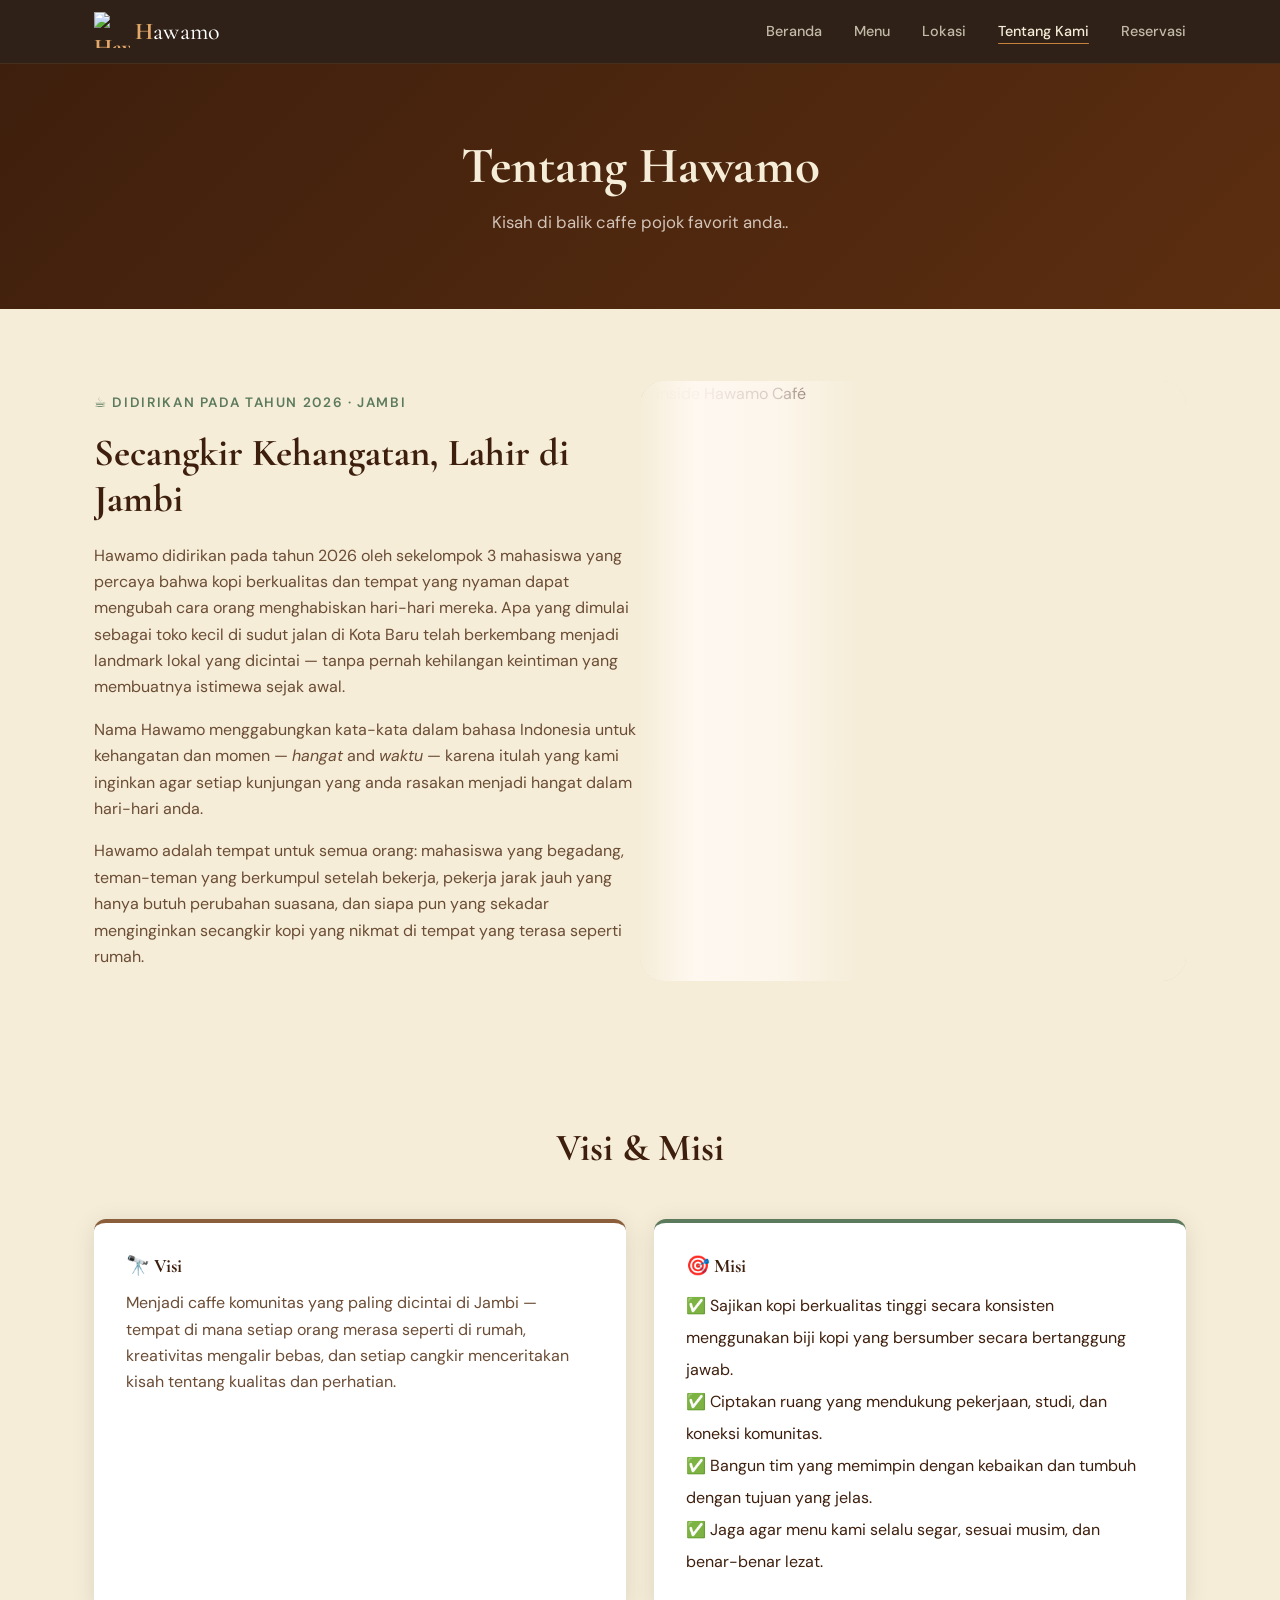
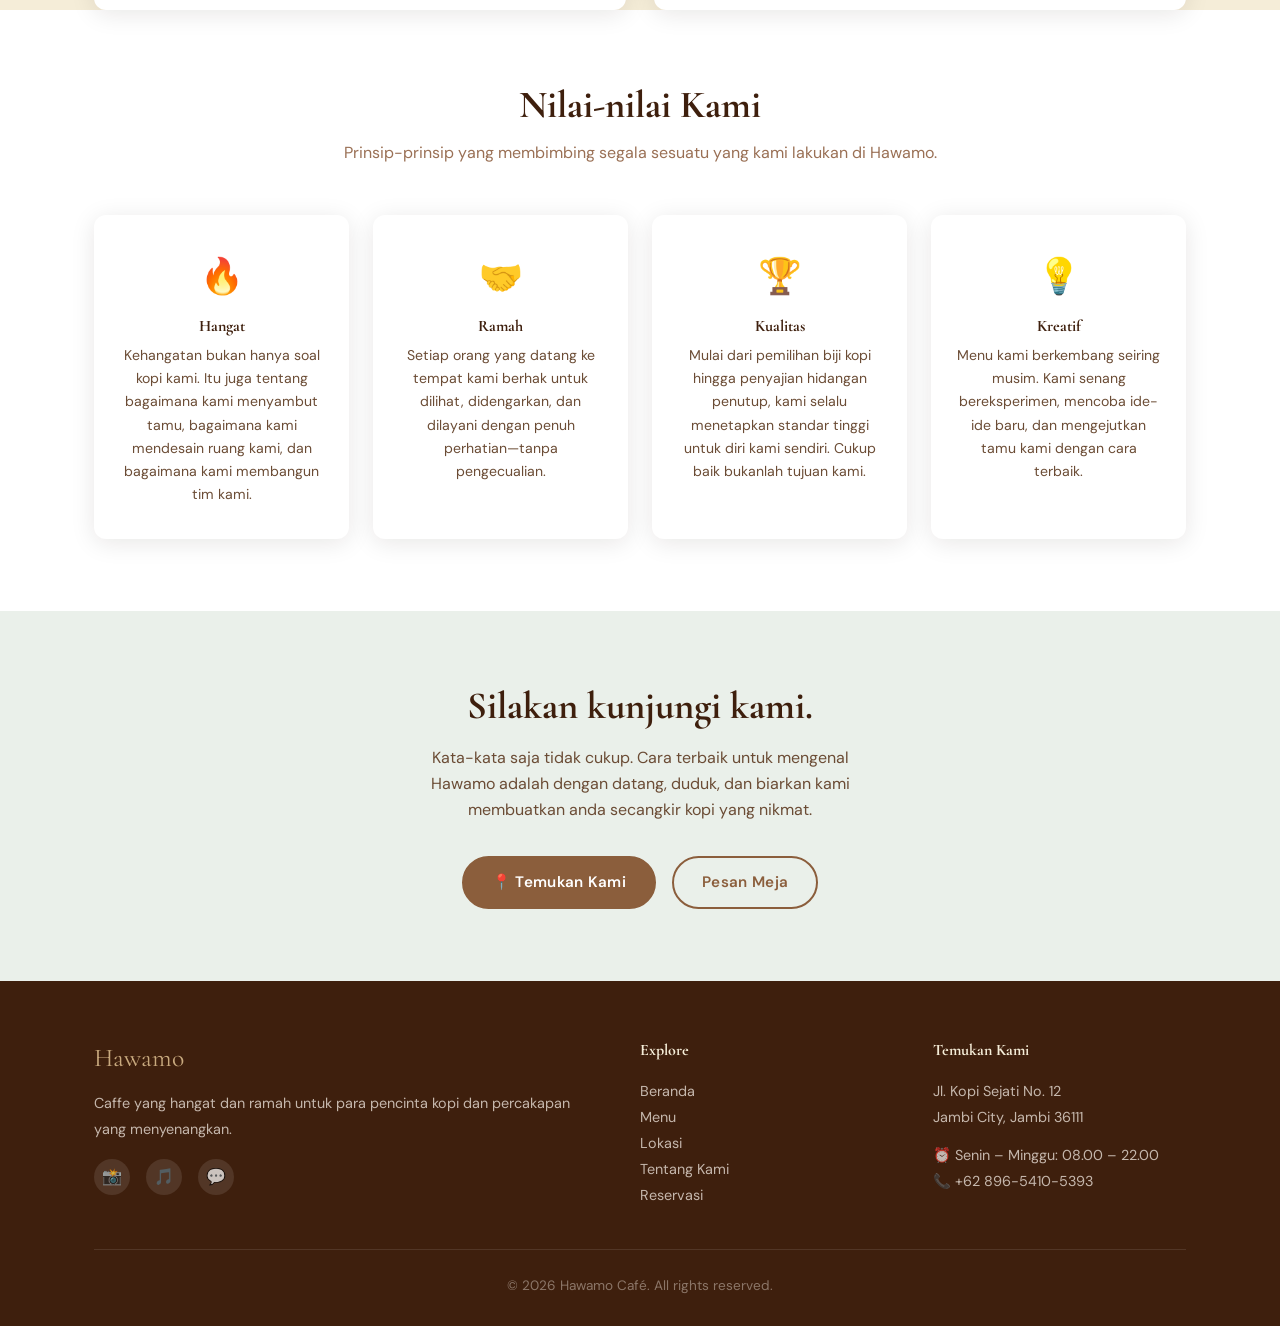
==== about.html @ 0315372f "Ubah bagian navbar" ====
<!DOCTYPE html>
<html lang="en">
<head>
  <meta charset="UTF-8" />
  <meta name="viewport" content="width=device-width, initial-scale=1.0" />
  <title>Hawamo Café — About</title>
  <link rel="stylesheet" href="style.css" />
  <link rel="icon" href="assets/hawamo.png" type="icon">
    <link rel="preconnect" href="https://fonts.googleapis.com" />
  <link rel="preconnect" href="https://fonts.gstatic.com" crossorigin />
  <link href="https://fonts.googleapis.com/css2?family=Cormorant+Garamond:ital,wght@0,400;0,600;0,700;1,400;1,600&family=DM+Sans:wght@300;400;500&display=swap" rel="stylesheet" />
</head>
<body>

  <!-- NAVBAR -->
  <nav class="navbar">
    <div class="container">
      <a href="index.html" class="nav-brand">
        <img src="assets/Logo Navbar.png" alt="Hawamo-Logo" class="nav-logo">
        H<span>awamo</span></a>
      <ul class="nav-links">
        <li><a href="index.html">Beranda</a></li>
        <li><a href="menu.html">Menu</a></li>
        <li><a href="location.html">Lokasi</a></li>
        <li><a href="about.html">Tentang Kami</a></li>
        <li><a href="reservations.html">Reservasi</a></li>
      </ul>
      <button class="nav-toggle" aria-label="Toggle navigation">
        <span></span><span></span><span></span>
      </button>
    </div>
  </nav>

  <!-- PAGE HEADER -->
  <div class="page-header">
    <h1>Tentang Hawamo</h1>
    <p>Kisah di balik caffe pojok favorit anda..</p>
  </div>

  <!-- OUR STORY -->
  <section class="section" style="background: var(--cream);">
    <div class="container_firsh">

      <div class="about-intro">
        <!-- Text -->
        <div class="reveal">
          <p class="eyebrow" style="font-size:0.85rem; font-weight:600; letter-spacing:0.12em; text-transform:uppercase; color:var(--sage); margin-bottom:16px;">
            ☕ DIDIRIKAN PADA TAHUN 2026 · Jambi
          </p>
          <h2 style="margin-bottom:20px;">Secangkir Kehangatan, Lahir di Jambi</h2>
          <p style="margin-bottom:16px;">
            Hawamo didirikan pada tahun 2026 oleh sekelompok 3 mahasiswa yang percaya bahwa kopi berkualitas dan tempat yang nyaman dapat mengubah cara orang menghabiskan hari-hari mereka. Apa yang dimulai sebagai toko kecil di sudut jalan di Kota Baru telah berkembang menjadi landmark lokal yang dicintai — tanpa pernah kehilangan keintiman yang membuatnya istimewa sejak awal.
          </p>
          <p style="margin-bottom:16px;">
            Nama Hawamo menggabungkan kata-kata dalam bahasa Indonesia untuk kehangatan dan momen — <em>hangat</em> and <em>waktu</em> — karena itulah yang kami inginkan agar setiap kunjungan yang anda rasakan menjadi hangat dalam hari-hari anda.
          </p>
          <p>
            Hawamo adalah tempat untuk semua orang: mahasiswa yang begadang, teman-teman yang berkumpul setelah bekerja, pekerja jarak jauh yang hanya butuh perubahan suasana, dan siapa pun yang sekadar menginginkan secangkir kopi yang nikmat di tempat yang terasa seperti rumah.
          </p>
        </div>

        <!-- Café illustration / placeholder image -->
        <div class="reveal">
          <div class="about-image">
            <img
            class="about-img"
            src="assets/Counter Cafe Panjang.png"
            alt="Inside Hawamo Café"  
          />
          </div>
        </div>
      </div>

  

    </div>
  </section>

  <div class="container">
        <!-- Vision & Mission -->
      <h2 class="section-title reveal" style="margin-top:72px;">Visi &amp; Misi</h2>

      <div class="vision-mission">
        <div class="vm-card reveal">
          <h3>🔭 Visi</h3>
          <p>Menjadi caffe komunitas yang paling dicintai di Jambi — tempat di mana setiap orang merasa seperti di rumah, kreativitas mengalir bebas, dan setiap cangkir menceritakan kisah tentang kualitas dan perhatian.</p>
        </div>
        <div class="vm-card mission reveal">
          <h3>🎯 Misi</h3>
          <ul style="padding-left: 0; line-height: 2;">
            <li>✅ Sajikan kopi berkualitas tinggi secara konsisten menggunakan biji kopi yang bersumber secara bertanggung jawab.</li>
            <li>✅ Ciptakan ruang yang mendukung pekerjaan, studi, dan koneksi komunitas.</li>
            <li>✅ Bangun tim yang memimpin dengan kebaikan dan tumbuh dengan tujuan yang jelas.</li>
            <li>✅ Jaga agar menu kami selalu segar, sesuai musim, dan benar-benar lezat.</li>
          </ul>
        </div>
      </div>
  </div>

  <!-- OUR VALUES -->
  <section class="section" style="background: var(--white);">
    <div class="container">
      <h2 class="section-title reveal">Nilai-nilai Kami</h2>
      <p class="section-subtitle reveal">Prinsip-prinsip yang membimbing segala sesuatu yang kami lakukan di Hawamo.</p>

      <div class="values-grid">
        <div class="value-card reveal">
          <div class="value-icon">🔥</div>
          <h3>Hangat</h3>
          <p>Kehangatan bukan hanya soal kopi kami. Itu juga tentang bagaimana kami menyambut tamu, bagaimana kami mendesain ruang kami, dan bagaimana kami membangun tim kami.</p>
        </div>
        <div class="value-card reveal">
          <div class="value-icon">🤝</div>
          <h3>Ramah</h3>
          <p>Setiap orang yang datang ke tempat kami berhak untuk dilihat, didengarkan, dan dilayani dengan penuh perhatian—tanpa pengecualian.</p>
        </div>
        <div class="value-card reveal">
          <div class="value-icon">🏆</div>
          <h3>Kualitas</h3>
          <p>Mulai dari pemilihan biji kopi hingga penyajian hidangan penutup, kami selalu menetapkan standar tinggi untuk diri kami sendiri. Cukup baik bukanlah tujuan kami.</p>
        </div>
        <div class="value-card reveal">
          <div class="value-icon">💡</div>
          <h3>Kreatif</h3>
          <p>Menu kami berkembang seiring musim. Kami senang bereksperimen, mencoba ide-ide baru, dan mengejutkan tamu kami dengan cara terbaik.</p>
        </div>
      </div>
    </div>
  </section>

  <!-- CTA -->
  <section class="section" style="background: var(--sage-light); text-align:center;">
    <div class="container">
      <h2 class="reveal" style="margin-bottom:16px;">Silakan kunjungi kami.</h2>
      <p class="reveal" style="max-width:480px; margin:0 auto 32px;">
        Kata-kata saja tidak cukup. Cara terbaik untuk mengenal Hawamo adalah dengan datang, duduk, dan biarkan kami membuatkan anda secangkir kopi yang nikmat.
      </p>
      <div class="reveal" style="display:flex; gap:16px; justify-content:center; flex-wrap:wrap;">
        <a href="location.html" class="btn btn-primary">📍 Temukan Kami</a>
        <a href="reservations.html" class="btn btn-outline">Pesan Meja</a>
      </div>
    </div>
  </section>

  <!-- FOOTER -->
  <footer>
    <div class="container">
      <div class="footer-grid">
        <div>
          <div class="footer-brand-name">Hawamo</div>
          <p>Caffe yang hangat dan ramah untuk para pencinta kopi dan percakapan yang menyenangkan.</p>
          <div class="social-links">
            <a href="#" aria-label="Instagram">📸</a>
            <a href="#" aria-label="TikTok">🎵</a>
            <a href="#" aria-label="WhatsApp">💬</a>
          </div>
        </div>
        <div>
          <h4>Explore</h4>
          <ul>
            <li><a href="index.html">Beranda</a></li>
            <li><a href="menu.html">Menu</a></li>
            <li><a href="location.html">Lokasi</a></li>
            <li><a href="about.html">Tentang Kami</a></li>
            <li><a href="reservations.html">Reservasi</a></li>
          </ul>
        </div>
        <div>
          <h4>Temukan Kami</h4>
          <p>Jl. Kopi Sejati No. 12<br/>Jambi City, Jambi 36111</p>
          <p style="margin-top:12px;">⏰ Senin – Minggu: 08.00 – 22.00</p>
          <p>📞 +62 896-5410-5393</p>
        </div>
      </div>
      <hr class="footer-divider" />
      <p class="footer-copy">© 2026 Hawamo Café. All rights reserved.</p>
    </div>
  </footer>

  <script src="script.js"></script>
</body>
</html>
---- style.css ----
/* ===========================
   HAWAMO CAFE — style.css
   Global styles, variables, layout
   =========================== */

/* --- Google Fonts --- */
@import url('https://fonts.googleapis.com/css2?family=Playfair+Display:wght@400;600;700&family=DM+Sans:wght@300;400;500;600&display=swap');

/* --- CSS Variables / Design Tokens --- */
:root {
  --cream:        #FFF8F1;
  --espresso:     #3E1F0D;
  --coffee:       #8B5E3C;
  --latte:        #C8A97E;
  --sage:         #5C7A5C;
  --sage-light:   #EAF0EA;
  --white:        #FFFFFF;
  --card-shadow:  0 4px 20px rgba(62, 31, 13, 0.10);
  --card-hover:   0 8px 32px rgba(62, 31, 13, 0.18);
  --radius:       12px;
  --radius-sm:    8px;
  /* --- Palet Warna Utama --- */
  --brown-deep:    #1E1008;   /* Hitam kopi, dipakai sebagai warna gelap utama */
  --brown-warm:    #5C2E0E;   /* Coklat kopi medium, untuk elemen brand */
  --brown-mid:     #8B4A1C;   /* Coklat tengah, untuk hover dan border */
  --amber:         #C8813A;   /* Aksen amber/emas, warna aksen utama */
  --amber-light:   #E4A96A;   /* Amber muda, untuk hover state aksen */
  --cream:         #F5EDD8;   /* Krem hangat, background utama halaman terang */
  --cream-dark:    #EDE0C4;   /* Krem lebih gelap, untuk section bergantian */
  --ivory:         #FBF7EF;   /* Putih gading, untuk card di atas background krem */
  --charcoal:      #2C1A0E;   /* Charcoal coklat, teks utama */
  --charcoal-soft: #4A3728;   /* Charcoal lebih lunak, untuk teks sekunder */
  --warm-gray:     #8C7B6B;   /* Abu hangat, untuk placeholder dan metadata */

  /* --- Warna Semantik (untuk komponen spesifik) --- */
  --section-dark-bg:  #1E1008;   /* Background section gelap (hero, featured, dsb) */
  --section-dark-text: #F5EDD8;  /* Teks di atas background gelap */
  --card-bg:          var(--ivory);
  --card-shadow:      0 4px 24px rgba(30, 16, 8, 0.10);
  --card-shadow-hover:0 12px 40px rgba(30, 16, 8, 0.18);
  --font-display: 'Cormorant Garamond', Georgia, serif;
  --font-body:    'DM Sans', system-ui, sans-serif;

  --nav-h:        64px;
}

/* --- Reset & Base --- */
*, *::before, *::after { box-sizing: border-box; margin: 0; padding: 0; }

html { scroll-behavior: smooth; }

body {
  font-family: var(--font-body);
  background-color: var(--cream);
  color: var(--espresso);
  line-height: 1.65;
  font-size: 16px;
}

img { display: block; width: 100%; object-fit: cover; }

a { text-decoration: none; color: inherit; }

ul { list-style: none; }

/* --- Typography helpers --- */
.display-font { font-family: var(--font-display); }

h1, h2, h3 { font-family: var(--font-display); line-height: 1.2; }

h1 { font-size: clamp(2rem, 5vw, 3.2rem); }
h2 { font-size: clamp(1.6rem, 3.5vw, 2.4rem); }
h3 { font-size: 1.2rem; }

p { color: #6B4C35; }

/* --- Buttons --- */
.btn {
  display: inline-block;
  padding: 12px 28px;
  border-radius: 50px;
  font-family: var(--font-body);
  font-size: 0.95rem;
  font-weight: 600;
  cursor: pointer;
  border: 2px solid transparent;
  transition: all 0.25s ease;
  letter-spacing: 0.02em;
}

.btn-primary {
  background: var(--coffee);
  color: var(--white);
  border-color: var(--coffee);
}
.btn-primary:hover {
  background: var(--espresso);
  border-color: var(--espresso);
  transform: translateY(-2px);
}

.btn-outline {
  background: transparent;
  color: var(--coffee);
  border-color: var(--coffee);
}
.btn-outline:hover {
  background: var(--coffee);
  color: var(--white);
  transform: translateY(-2px);
}

.btn-sage {
  background: var(--sage);
  color: var(--white);
  border-color: var(--sage);
}
.btn-sage:hover {
  background: #4A6449;
  border-color: #4A6449;
  transform: translateY(-2px);
}

/* --- Section wrapper --- */
.section {
  padding: 72px 0;
}
.container_firsh{
  max-width: 1140px;
  margin: 0 auto;
  padding: 0 24px;
}
.container {
  max-width: 1140px;
  margin: 0 auto;
  padding: 0 24px;
}

.section-title {
  text-align: center;
  margin-bottom: 12px;
}
.section-subtitle {
  text-align: center;
  color: #9A7055;
  margin-bottom: 48px;
  font-size: 1rem;
}

/* ===========================
   NAVBAR
   =========================== */
.navbar {
  position: sticky;
  top: 0;
  z-index: 1000;
  height: var(--nav-h);
  background-color: rgba(30, 16, 8, 0.92);
  backdrop-filter: blur(12px);
  border-bottom: 1px solid rgba(200, 129, 58, 0.15);
  display: flex;
  align-items: center;
}

.navbar .container {
  display: flex;
  align-items: center;
  justify-content: space-between;
  width: 100%;
}

.nav-brand {
  display: flex;
  font-family: var(--font-display);
  font-size: 1.5rem;
  font-weight: 700;
  color: var(--amber-light);
  letter-spacing: 0.01em;
}
.nav-logo{
  width: 36px;
  height: 36px;
  margin-right: 5px;
  object-fit: contain;
}
.nav-brand span { 
  color: var(--white); 
  font-weight: 450;
}

.nav-links {
  display: flex;
  gap: 32px;
  align-items: center;
}

.nav-links a {
  font-size: 0.9rem;
  font-weight: 500;
  color: rgba(245, 237, 216, 0.75);
  position: relative;
  padding-bottom: 4px;
  transition: color 0.2s;
}
/* Underline hover effect */
.nav-links a::after {
  content: '';
  position: absolute;
  bottom: 0; 
  left: 0;
  width: 100%; 
  height: 1px;
  background: var(--amber);
  border-radius: 1px;
  transition: transform 0.25s ease;
  transform: scaleX(0);
  transform-origin: center;
}
.nav-links a:hover,
.nav-links a.active { color: var(--cream); }
.nav-links a:hover::after,
.nav-links a.active::after { transform: scaleX(1); }

/* Hamburger (mobile) */
.nav-toggle {
  display: none;
  flex-direction: column;
  gap: 5px;
  cursor: pointer;
  padding: 6px;
  background: none;
  border: none;
}
.nav-toggle span {
  display: block;
  width: 24px; height: 2px;
  background: var(--espresso);
  border-radius: 2px;
  transition: all 0.3s ease;
}

/* ===========================
   HERO (index.html)
   =========================== */
.hero {
  min-height: calc(100vh - var(--nav-h));
  display: grid;
  grid-template-columns: 1fr 1fr;
  align-items: center;
  gap: 48px;
  padding: 80px 24px;
  max-width: 1140px;
  margin: 0 auto;
}

.hero-text { animation: fadeInUp 0.7s ease both; }
.hero-text .eyebrow {
  font-size: 0.85rem;
  font-weight: 600;
  letter-spacing: 0.12em;
  text-transform: uppercase;
  color: var(--sage);
  margin-bottom: 16px;
}
.hero-text h1 { margin-bottom: 20px; color: var(--espresso); }
.hero-text p  { margin-bottom: 36px; font-size: 1.05rem; max-width: 460px; }

.hero-actions { display: flex; gap: 16px; flex-wrap: wrap; }

.hero-image {
  animation: fadeInRight 0.9s ease both;
  position: relative;
}
.hero-image img {
  border-radius: 24px;
  height: 480px;
  object-fit: cover;
  box-shadow: var(--card-shadow);
}
/* "New Menu" badge */
.hero-badge {
  position: absolute;
  top: 24px; right: -12px;
  background: var(--latte);
  color: var(--espresso);
  font-family: var(--font-display);
  font-size: 0.9rem;
  font-weight: 700;
  padding: 10px 20px;
  border-radius: 50px;
  box-shadow: 0 4px 12px rgba(0,0,0,0.15);
  white-space: nowrap;
}

/* ===========================
   WHY CHOOSE (index.html)
   =========================== */
.why-section { background: var(--white); }

.why-grid {
  display: grid;
  grid-template-columns: repeat(3, 1fr);
  gap: 28px;
}

.why-card {
  background: var(--cream);
  border-radius: var(--radius);
  padding: 36px 28px;
  text-align: center;
  transition: transform 0.25s, box-shadow 0.25s;
}
.why-card:hover {
  transform: translateY(-6px);
  box-shadow: var(--card-hover);
}
.why-icon {
  font-size: 2.4rem;
  margin-bottom: 16px;
}
.why-card h3 { margin-bottom: 10px; }

/* ===========================
   MENU CARDS (shared)
   =========================== */
.menu-grid {
  display: grid;
  grid-template-columns: repeat(3, 1fr);
  gap: 28px;
}

.menu-card {
  background: var(--white);
  border-radius: var(--radius);
  overflow: hidden;
  box-shadow: var(--card-shadow);
  transition: transform 0.25s, box-shadow 0.25s;
}
.menu-card:hover {
  transform: translateY(-6px);
  box-shadow: var(--card-hover);
}
.menu-card img {
  height: 200px;
  object-fit: cover;
}
.menu-card-body {
  padding: 20px;
}
.menu-card-body h3 { margin-bottom: 6px; }
.menu-card-body p  { font-size: 0.9rem; margin-bottom: 12px; }
.menu-price {
  font-family: var(--font-display);
  font-size: 1.1rem;
  font-weight: 700;
  color: var(--coffee);
}

/* ===========================
   TESTIMONIALS (index.html)
   =========================== */
.testimonials-section { background: var(--sage-light); }

.testimonials-grid {
  display: grid;
  grid-template-columns: repeat(3, 1fr);
  gap: 24px;
}
.testimonial-card {
  background: var(--white);
  border-radius: var(--radius);
  padding: 28px;
  box-shadow: var(--card-shadow);
}
.testimonial-card .stars { color: var(--latte); margin-bottom: 12px; font-size: 1.1rem; }
.testimonial-card p { font-size: 0.95rem; margin-bottom: 16px; }
.testimonial-author {
  display: flex;
  align-items: center;
  gap: 12px;
}
.author-avatar {
  width: 40px; height: 40px;
  border-radius: 50%;
  background: var(--latte);
  display: flex; align-items: center; justify-content: center;
  font-family: var(--font-display);
  font-weight: 700;
  color: var(--espresso);
  flex-shrink: 0;
}
.author-name { font-weight: 600; font-size: 0.9rem; }
.author-sub  { font-size: 0.8rem; color: #9A7055; }

/* ===========================
   FOOTER
   =========================== */
footer {
  background: var(--espresso);
  color: rgba(255,248,241,0.8);
  padding: 56px 0 28px;
}
.footer-grid {
  display: grid;
  grid-template-columns: 2fr 1fr 1fr;
  gap: 40px;
  margin-bottom: 40px;
}
footer h4 {
  font-family: var(--font-display);
  color: var(--cream);
  margin-bottom: 16px;
  font-size: 1rem;
}
.footer-brand-name {
  font-family: var(--font-display);
  font-size: 1.6rem;
  color: var(--latte);
  margin-bottom: 12px;
}
footer p, footer li { font-size: 0.9rem; line-height: 1.8; color: rgba(255,248,241,0.7); }
footer a { color: rgba(255,248,241,0.7); transition: color 0.2s; }
footer a:hover { color: var(--latte); }
.social-links { display: flex; gap: 16px; margin-top: 16px; }
.social-links a {
  width: 36px; height: 36px;
  background: rgba(255,255,255,0.1);
  border-radius: 50%;
  display: flex; align-items: center; justify-content: center;
  font-size: 1rem;
  transition: background 0.2s;
}
.social-links a:hover { background: var(--coffee); }
.footer-divider {
  border: none;
  border-top: 1px solid rgba(255,255,255,0.1);
  margin-bottom: 24px;
}
.footer-copy { text-align: center; font-size: 0.85rem; color: rgba(255,248,241,0.4); }

/* ===========================
   PAGE HEADER (inner pages)
   =========================== */
.page-header {
  background: linear-gradient(135deg, var(--espresso) 0%, #5C2E10 100%);
  color: var(--cream);
  text-align: center;
  padding: 72px 24px;
}
.page-header h1 { color: var(--cream); margin-bottom: 12px; }
.page-header p  { color: rgba(255,248,241,0.75); font-size: 1.05rem; }

/* ===========================
   MENU PAGE
   =========================== */
.filter-bar {
  display: flex;
  gap: 12px;
  justify-content: center;
  flex-wrap: wrap;
  margin-bottom: 48px;
}
.filter-btn {
  padding: 8px 22px;
  border-radius: 50px;
  border: 2px solid var(--coffee);
  background: transparent;
  color: var(--coffee);
  font-family: var(--font-body);
  font-size: 0.9rem;
  font-weight: 500;
  cursor: pointer;
  transition: all 0.2s;
}
.filter-btn:hover,
.filter-btn.active {
  background: var(--coffee);
  color: var(--white);
}

/* hide cards when filtered */
.menu-card[hidden] { display: none; }

/* ===========================
   LOCATION PAGE
   =========================== */
.map-container.image-map-wrapper {
  border-radius: var(--radius);
  overflow: hidden;
  box-shadow: var(--card-shadow);
  height: 400px;
  background: #e9e3db;
  display: flex; align-items: center; justify-content: center;
  color: #9A7055;
  font-family: var(--font-display);
  font-size: 1.1rem;
  border: 2px dashed var(--latte);
  margin-bottom: 56px;
}

.image-map {
  width: 100%;
  height: 100%;
  object-fit: cover;
  display: block;
}

.pin-1,
.pin-2,
.pin-3 {
  position: absolute;
  z-index: 5;
  padding: 0;
  border: none;
  background: transparent;
  color: #d93025;
  font-size: 36px;
  line-height: 1;
  cursor: pointer;
  transform: translate(-50%, -100%);
  transition: transform 0.25s ease, filter 0.25s ease;
  filter: drop-shadow(0 6px 8px rgba(0, 0, 0, 0.28));
}

.pin-1:hover,
.pin-2:hover,
.pin-3:hover {
  transform: translate(-50%, -120%);
  filter: drop-shadow(0 10px 12px rgba(0, 0, 0, 0.35));
}

.pin-label {
  position: absolute;
  left: 50%;
  top: 100%;
  transform: translateX(-50%);
  margin-top: 6px;
  background: var(--white);
  color: var(--espresso);
  font-family: var(--font-body);
  font-size: 0.78rem;
  font-weight: 600;
  white-space: nowrap;
  padding: 5px 10px;
  border-radius: 999px;
  box-shadow: var(--card-shadow);
  opacity: 0;
  pointer-events: none;
  transition: opacity 0.2s ease, margin-top 0.2s ease;
}

.pin-1:hover .pin-label,
.pin-2:hover .pin-label,
.pin-3:hover .pin-label {
  opacity: 1;
  margin-top: 10px;
}

.pin-1 {
  top: 31%;
  left: 61%;
}

.pin-2 {
  top: 24%;
  left: 44%;
}

.pin-3 {
  top: 65%;
  left: 36%;
}
.area-grid {
  display: grid;
  grid-template-columns: repeat(4, 1fr);
  gap: 20px;
  margin-bottom: 56px;
}
.area-card {
  background: var(--white);
  border-radius: var(--radius);
  padding: 28px 20px;
  text-align: center;
  box-shadow: var(--card-shadow);
  cursor: pointer;
  transition: transform 0.25s, box-shadow 0.25s;
}
.area-card:hover {
  transform: translateY(-5px);
  box-shadow: var(--card-hover);
}
.area-icon { font-size: 2.2rem; margin-bottom: 12px; }
.area-card h3 { font-size: 1rem; }

.info-grid {
  display: grid;
  grid-template-columns: repeat(3, 1fr);
  gap: 24px;
  align-items: start;
}
.info-card {
  background: var(--white);
  border-radius: var(--radius);
  padding: 28px;
  box-shadow: var(--card-shadow);
}
.info-card .info-icon { font-size: 1.8rem; margin-bottom: 12px; }
.info-card h3 { margin-bottom: 12px; font-size: 1.05rem; }
.info-card p, .info-card li { font-size: 0.9rem; line-height: 1.8; }

/* --- Modal --- */
.modal-overlay {
  position: fixed;
  inset: 0;
  background: rgba(30, 10, 0, 0.55);
  display: flex; align-items: center; justify-content: center;
  z-index: 9999;
  opacity: 0;
  pointer-events: none;
  transition: opacity 0.25s;
}
.modal-overlay.open {
  opacity: 1;
  pointer-events: all;
}
.modal {
  background: var(--white);
  border-radius: var(--radius);
  padding: 40px;
  max-width: 480px;
  width: calc(100% - 48px);
  position: relative;
  transform: translateY(16px);
  transition: transform 0.25s;
}
.modal-overlay.open .modal { transform: translateY(0); }
.modal-close {
  position: absolute;
  top: 16px; right: 16px;
  background: var(--cream);
  border: none;
  width: 32px; height: 32px;
  border-radius: 50%;
  font-size: 1.1rem;
  cursor: pointer;
  display: flex; align-items: center; justify-content: center;
  transition: background 0.2s;
}
.modal-close:hover { background: #eadfd5; }
.modal-icon  { font-size: 2.5rem; margin-bottom: 16px; }
.modal h3    { margin-bottom: 12px; }
.modal p     { font-size: 0.95rem; color: #6B4C35; }

/* ===========================
   ABOUT PAGE
   =========================== */
.about-intro {
  display: grid;
  grid-template-columns: 1fr 1fr;
  align-items: center;
  position: relative;
  min-height: 600px;
  overflow: hidden;
}
.about-image {
  grid-column: 1 / -1;
  grid-row: 1;
  justify-self: end;
  width: 100%;
  height: 600px;
  position: relative;
  overflow: hidden;
  border-radius: 24px;
  z-index: 1;
}
.about-img {
  width: 100%;
  height: 100%;
  object-position: center;
  border-radius: 24px;
  object-fit: cover;
  box-shadow: var(--card-hover);
  display: block;
}

/* Gradasi putih di kiri gambar */
.about-image::before {
  content: "";
  position: absolute;
  inset: 0;
  z-index: 2;
  pointer-events: none;

  background: linear-gradient(
    to right,
    var(--cream) 0%,
    rgba(255, 248, 241, 0.97) 10%,
    rgba(255, 248, 241, 0.78) 25%,
    rgba(255, 248, 241, 0) 40%
  );
}

.vision-mission {
  display: grid;
  grid-template-columns: 1fr 1fr;
  gap: 28px;
  margin-top: 48px;
}
.vm-card {
  background: var(--white);
  border-radius: var(--radius);
  padding: 32px;
  box-shadow: var(--card-shadow);
  border-top: 4px solid var(--coffee);
}
.vm-card.mission { border-top-color: var(--sage); }
.vm-card h3 { margin-bottom: 12px; }

.values-grid {
  display: grid;
  grid-template-columns: repeat(4, 1fr);
  gap: 24px;
  margin-top: 48px;
}
.value-card {
  background: var(--white);
  border-radius: var(--radius);
  padding: 32px 24px;
  text-align: center;
  box-shadow: var(--card-shadow);
  transition: transform 0.25s;
}
.value-card:hover { transform: translateY(-5px); }
.value-icon { font-size: 2.2rem; margin-bottom: 12px; }
.value-card h3 { font-size: 1rem; margin-bottom: 8px; }
.value-card p  { font-size: 0.88rem; }

/* ===========================
   RESERVATIONS PAGE
   =========================== */
.reservation-wrap {
  display: grid;
  grid-template-columns: 1fr 1.6fr;
  gap: 56px;
  align-items: start;
}
.reservation-info h2 { margin-bottom: 16px; }
.reservation-info p  { margin-bottom: 24px; }

.res-detail {
  display: flex;
  gap: 12px;
  align-items: flex-start;
  margin-bottom: 16px;
  font-size: 0.9rem;
}
.res-detail .res-icon { font-size: 1.2rem; flex-shrink: 0; margin-top: 1px; }

/* Form */
.res-form-card {
  background: var(--white);
  border-radius: var(--radius);
  padding: 40px;
  box-shadow: var(--card-shadow);
}
.form-row {
  display: grid;
  grid-template-columns: 1fr 1fr;
  gap: 20px;
}
.form-group {
  margin-bottom: 20px;
  display: flex;
  flex-direction: column;
}
.form-group span{
  color: red;
}
.form-group label {
  font-size: 0.88rem;
  font-weight: 600;
  margin-bottom: 6px;
  color: var(--espresso);
}
.form-group input,
.form-group textarea,
.form-group select {
  padding: 12px 16px;
  border: 1.5px solid #E0CFC0;
  border-radius: var(--radius-sm);
  font-family: var(--font-body);
  font-size: 0.95rem;
  color: var(--espresso);
  background: var(--cream);
  outline: none;
  transition: border-color 0.2s;
}
.form-group input:focus,
.form-group textarea:focus,
.form-group select:focus {
  border-color: var(--coffee);
}
.form-group textarea { resize: vertical; min-height: 100px; }
.form-group.full { grid-column: 1 / -1; }

/* Inline validation error */
.form-error {
  font-size: 0.8rem;
  color: #c0392b;
  margin-top: 4px;
  display: none;
}
.form-group.has-error input,
.form-group.has-error textarea {
  border-color: #c0392b;
}
.form-group.has-error .form-error { display: block; }

/* Success message */
.success-message {
  display: none;
  background: var(--sage-light);
  border: 1.5px solid var(--sage);
  border-radius: var(--radius);
  padding: 28px;
  text-align: center;
  margin-top: 20px;
}
.success-message.show { display: block; }
.success-message .success-icon { font-size: 2.5rem; margin-bottom: 12px; }
.success-message h3 { color: var(--sage); margin-bottom: 8px; }
.success-message p  { font-size: 0.95rem; }

/* ===========================
   ANIMATIONS
   =========================== */
@keyframes fadeInUp {
  from { opacity: 0; transform: translateY(24px); }
  to   { opacity: 1; transform: translateY(0); }
}
@keyframes fadeInRight {
  from { opacity: 0; transform: translateX(24px); }
  to   { opacity: 1; transform: translateX(0); }
}

/* Scroll reveal helper */
.reveal {
  opacity: 0;
  transform: translateY(20px);
  transition: opacity 0.55s ease, transform 0.55s ease;
}
.reveal.visible {
  opacity: 1;
  transform: translateY(0);
}

/* ===========================
   RESPONSIVE — TABLET & MOBILE
   =========================== */
@media (max-width: 900px) {
  .hero             { grid-template-columns: 1fr; text-align: center; }
  .hero-image       { order: -1; }
  .hero-image img   { height: 320px; }
  .hero-badge       { right: 12px; }
  .hero-actions     { justify-content: center; }
  .hero-text p      { margin: 0 auto 36px; }

  .why-grid         { grid-template-columns: repeat(2, 1fr); }
  .menu-grid        { grid-template-columns: repeat(2, 1fr); }
  .testimonials-grid{ grid-template-columns: 1fr; }
  .footer-grid      { grid-template-columns: 1fr 1fr; }

  .area-grid        { grid-template-columns: repeat(2, 1fr); }
  .info-grid        { grid-template-columns: 1fr; }

  .about-intro      { grid-template-columns: 1fr; }
  .values-grid      { grid-template-columns: repeat(2, 1fr); }
  .vision-mission   { grid-template-columns: 1fr; }

  .reservation-wrap { grid-template-columns: 1fr; }
  .form-row         { grid-template-columns: 1fr; }
}

@media (max-width: 600px) {
  .nav-links {
    position: fixed;
    top: var(--nav-h); left: 0; right: 0;
    background: var(--cream);
    flex-direction: column;
    gap: 0;
    border-bottom: 1px solid rgba(200,169,126,0.3);
    transform: translateY(-120%);
    transition: transform 0.3s ease;
    z-index: 999;
  }
  .nav-links.open { transform: translateY(0); }
  .nav-links a {
    display: block;
    padding: 16px 24px;
    border-bottom: 1px solid rgba(200,169,126,0.15);
  }
  .nav-links a::after { display: none; }
  .nav-toggle { display: flex; }

  .why-grid     { grid-template-columns: 1fr; }
  .menu-grid    { grid-template-columns: 1fr; }
  .footer-grid  { grid-template-columns: 1fr; }
  .area-grid    { grid-template-columns: repeat(2, 1fr); }
  .values-grid  { grid-template-columns: repeat(2, 1fr); }
  .res-form-card{ padding: 24px; }
  .form-row     { grid-template-columns: 1fr; }
  .section      { padding: 48px 0; }
}

@media (prefers-reduced-motion: reduce) {
  *, *::before, *::after { animation-duration: 0.01ms !important; transition-duration: 0.01ms !important; }
}
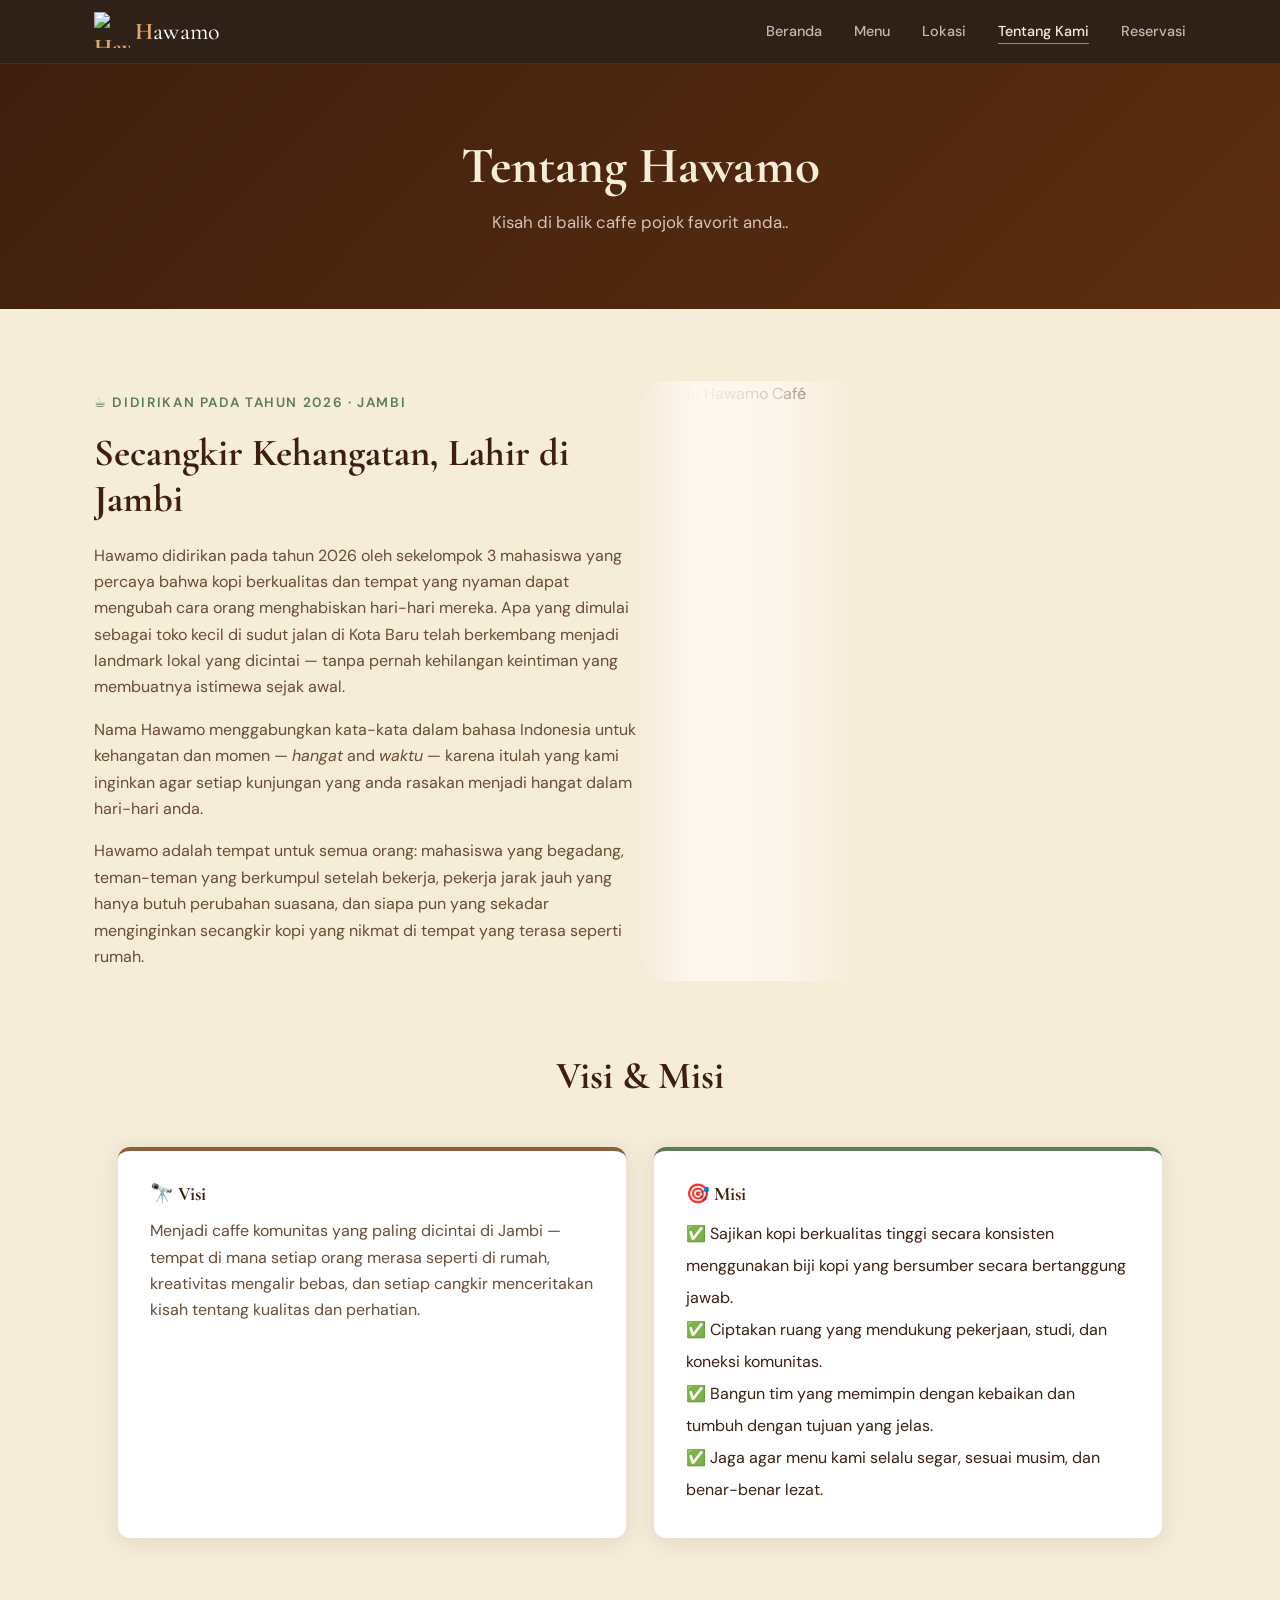
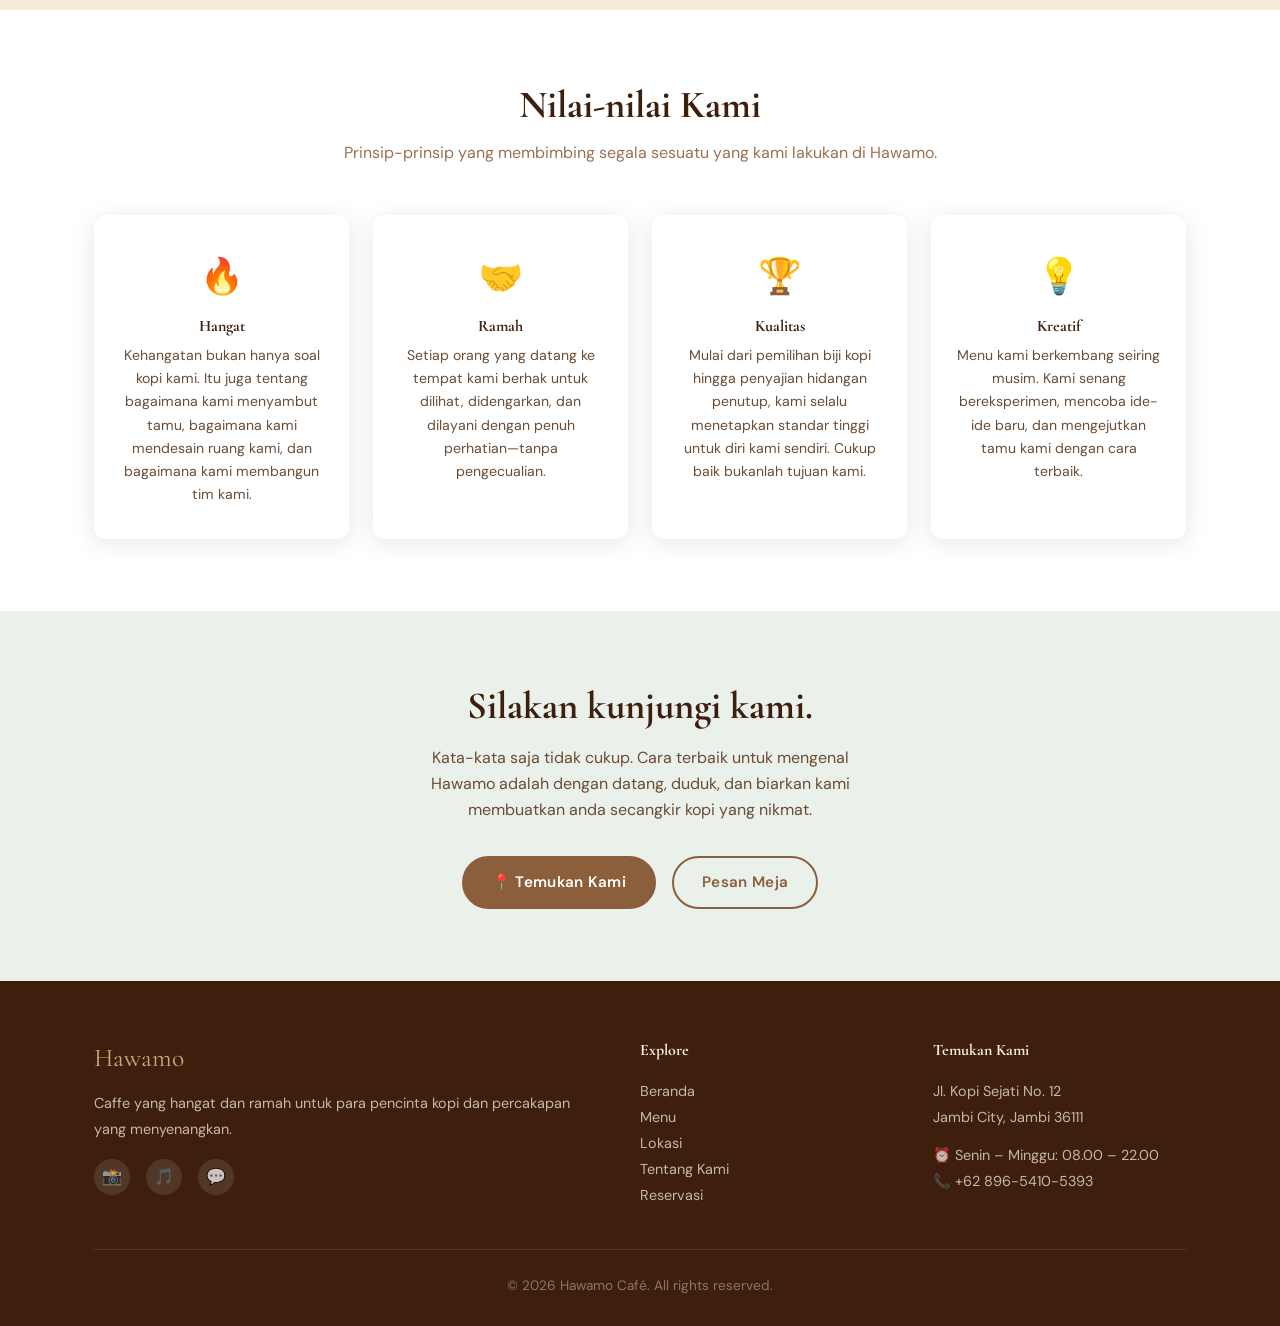
==== commit 76982108: "mindahin posisi hero di about" ====
--- a/about.html
+++ b/about.html
@@ -70,12 +70,6 @@
           </div>
         </div>
       </div>
-
-  
-
-    </div>
-  </section>
-
   <div class="container">
         <!-- Vision & Mission -->
       <h2 class="section-title reveal" style="margin-top:72px;">Visi &amp; Misi</h2>
@@ -96,6 +90,9 @@
         </div>
       </div>
   </div>
+
+    </div>
+  </section>
 
   <!-- OUR VALUES -->
   <section class="section" style="background: var(--white);">
--- a/style.css
+++ b/style.css
@@ -252,6 +252,23 @@
   max-width: 1140px;
   margin: 0 auto;
 }
+.bg_hero::before {
+  content: "";
+  position: absolute;
+  inset: 0;
+  z-index: 2;
+  pointer-events: none;
+  display: block;
+  width: 100%;
+
+  background: linear-gradient(
+    to top,
+    var(--cream) 5%,
+    rgba(255, 248, 241, 0.97) 5%,
+    rgba(255, 248, 241, 0.78) 10%,
+    rgba(255, 255, 255, 0) 20%
+  );
+}
 
 .hero-text { animation: fadeInUp 0.7s ease both; }
 .hero-text .eyebrow {
@@ -295,7 +312,7 @@
 /* ===========================
    WHY CHOOSE (index.html)
    =========================== */
-.why-section { background: var(--white); }
+.why-section { background: var(--white); z-index: 1;}
 
 .why-grid {
   display: grid;
@@ -459,6 +476,7 @@
   justify-content: center;
   flex-wrap: wrap;
   margin-bottom: 48px;
+  background-image: url("doodle.png");
 }
 .filter-btn {
   padding: 8px 22px;
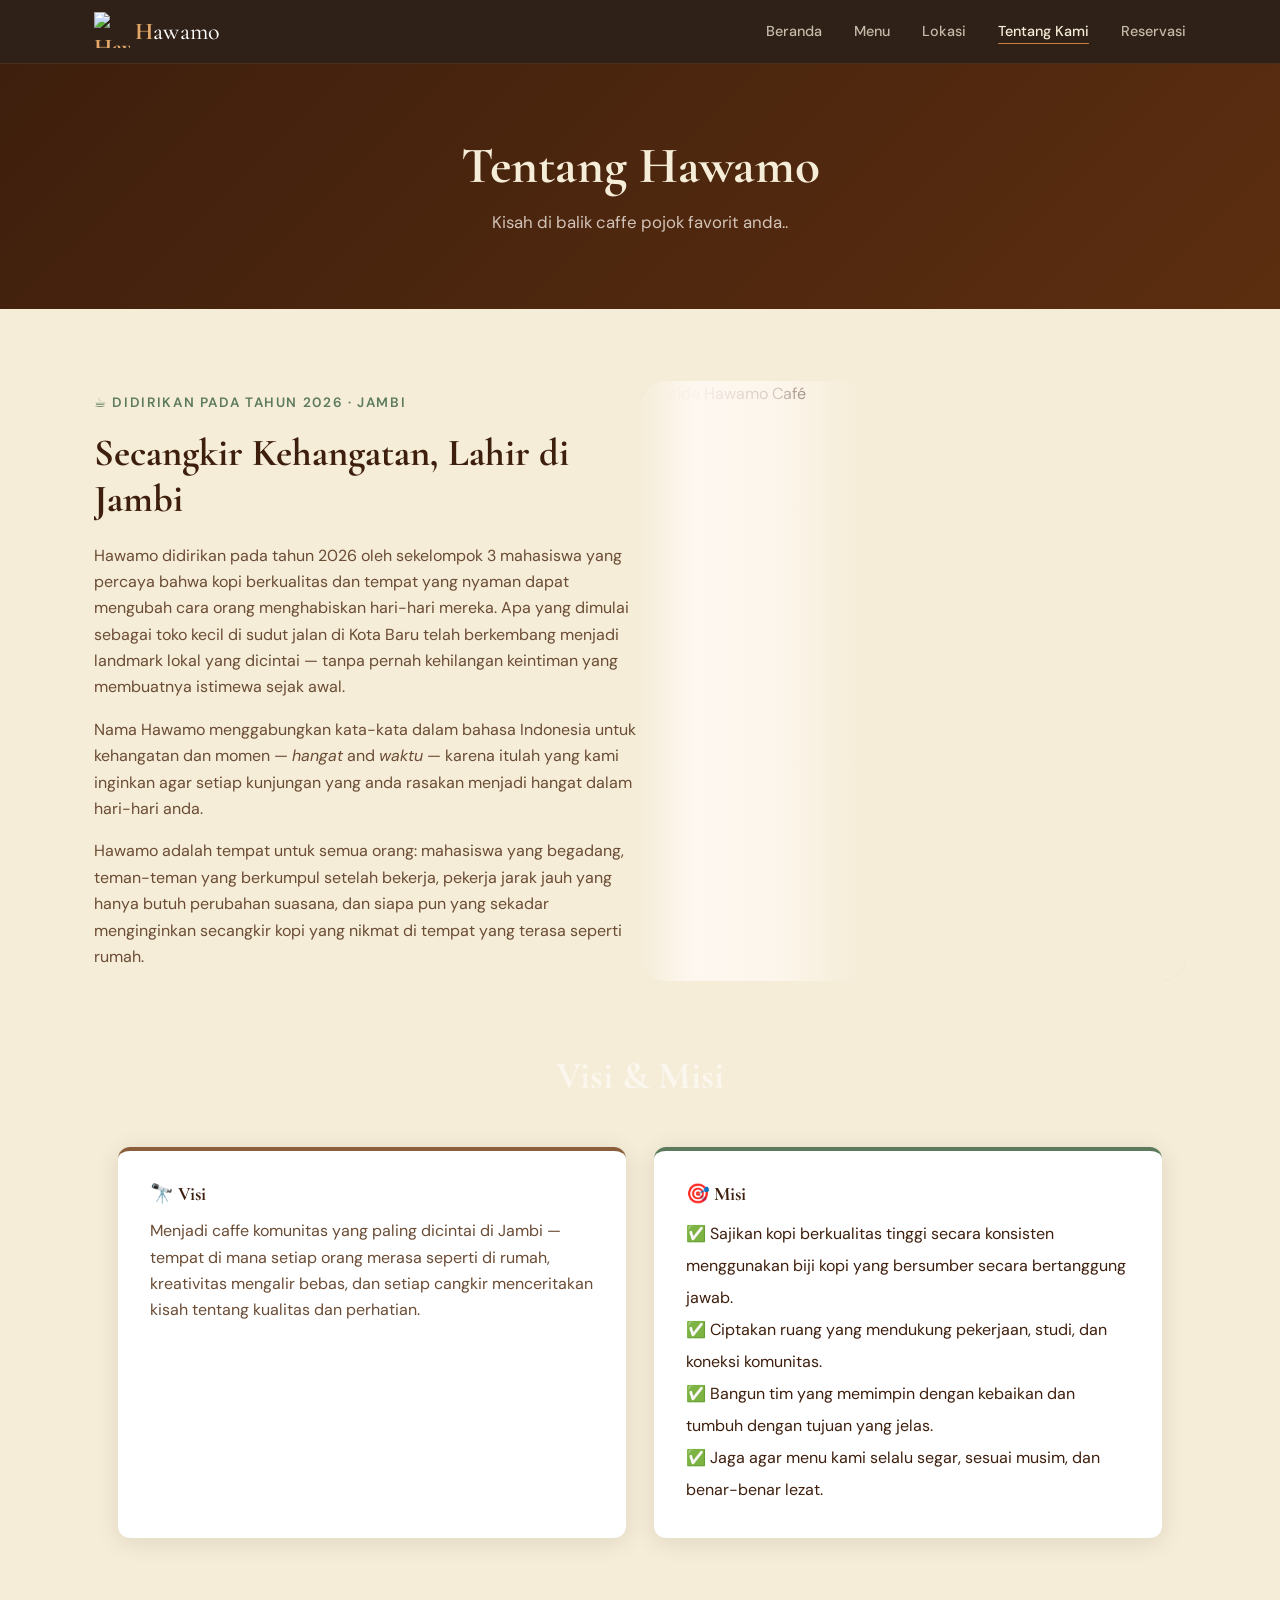
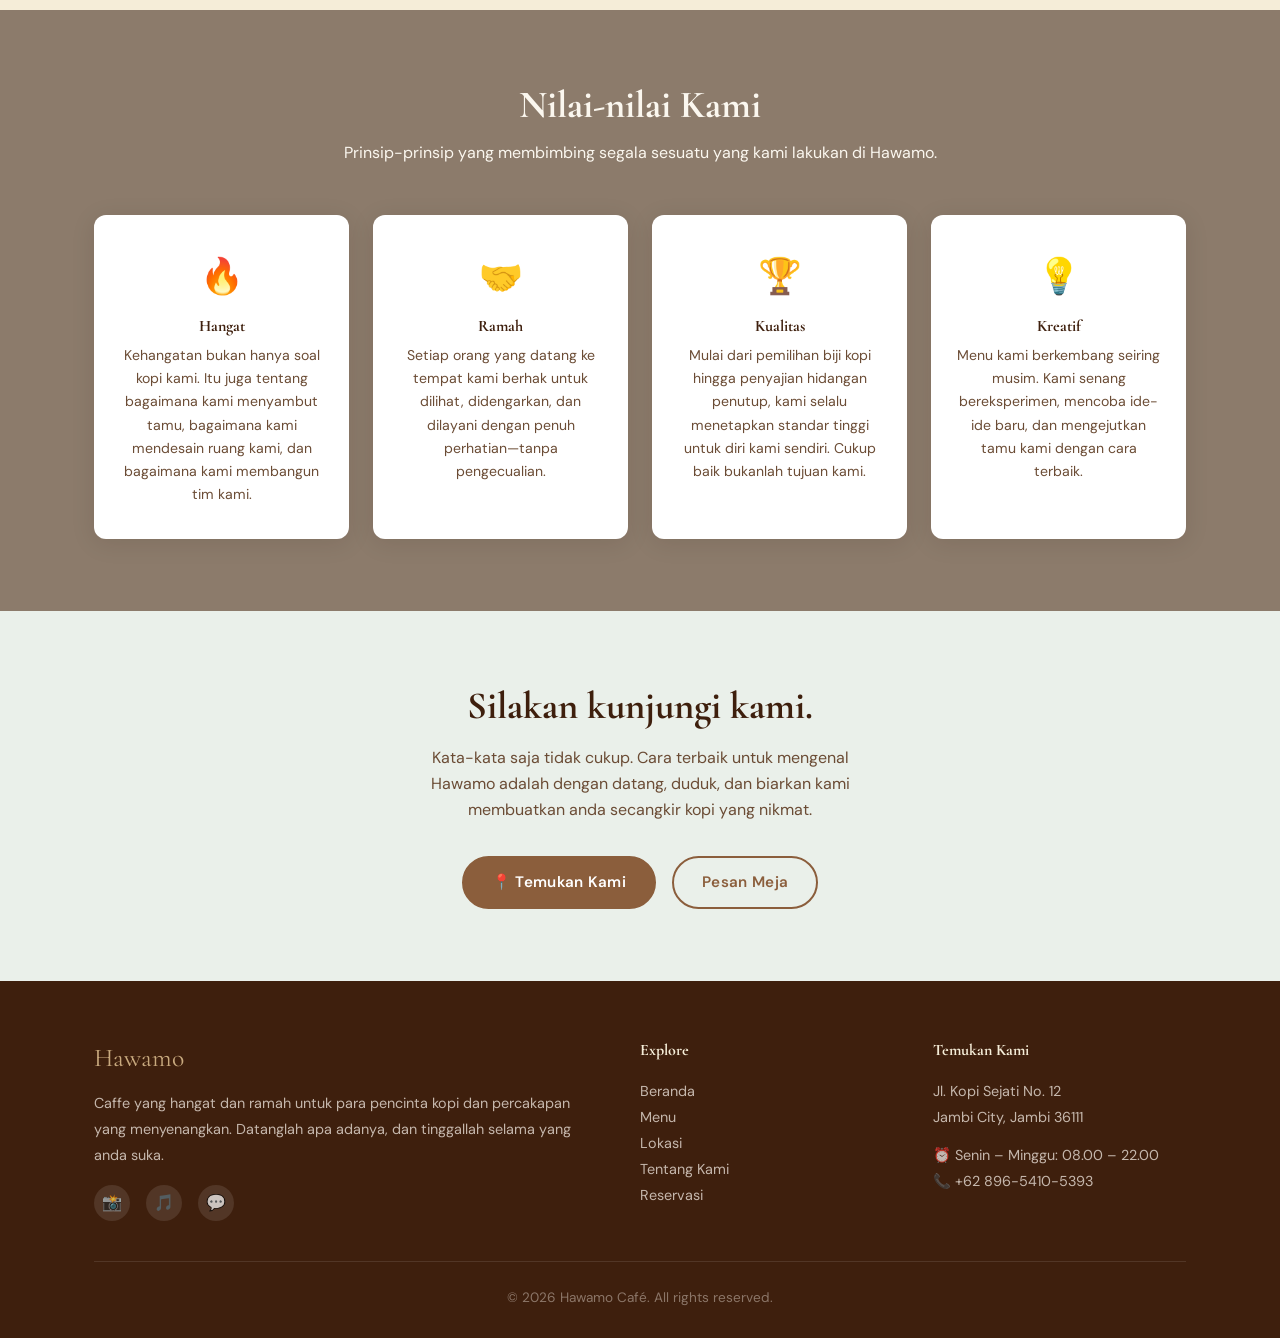
==== commit ced94bbd: "ganti warna bagian about" ====
--- a/about.html
+++ b/about.html
@@ -95,7 +95,7 @@
   </section>
 
   <!-- OUR VALUES -->
-  <section class="section" style="background: var(--white);">
+  <section class="section" style="background: var(--warm-gray);">
     <div class="container">
       <h2 class="section-title reveal">Nilai-nilai Kami</h2>
       <p class="section-subtitle reveal">Prinsip-prinsip yang membimbing segala sesuatu yang kami lakukan di Hawamo.</p>
@@ -145,7 +145,7 @@
       <div class="footer-grid">
         <div>
           <div class="footer-brand-name">Hawamo</div>
-          <p>Caffe yang hangat dan ramah untuk para pencinta kopi dan percakapan yang menyenangkan.</p>
+          <p>Caffe yang hangat dan ramah untuk para pencinta kopi dan percakapan yang menyenangkan. Datanglah apa adanya, dan tinggallah selama yang anda suka.</p>
           <div class="social-links">
             <a href="#" aria-label="Instagram">📸</a>
             <a href="#" aria-label="TikTok">🎵</a>
--- a/style.css
+++ b/style.css
@@ -139,10 +139,11 @@
 .section-title {
   text-align: center;
   margin-bottom: 12px;
+  color: var(--ivory);
 }
 .section-subtitle {
   text-align: center;
-  color: #9A7055;
+  color: var(--ivory);
   margin-bottom: 48px;
   font-size: 1rem;
 }
@@ -260,13 +261,15 @@
   pointer-events: none;
   display: block;
   width: 100%;
+  top: 610px;
 
   background: linear-gradient(
     to top,
     var(--cream) 5%,
     rgba(255, 248, 241, 0.97) 5%,
-    rgba(255, 248, 241, 0.78) 10%,
-    rgba(255, 255, 255, 0) 20%
+    rgba(255, 248, 241, 0.1) 90%,
+    rgba(255, 248, 241, 0.78) 70%,
+    rgba(255, 255, 255, 0) 0%
   );
 }
 
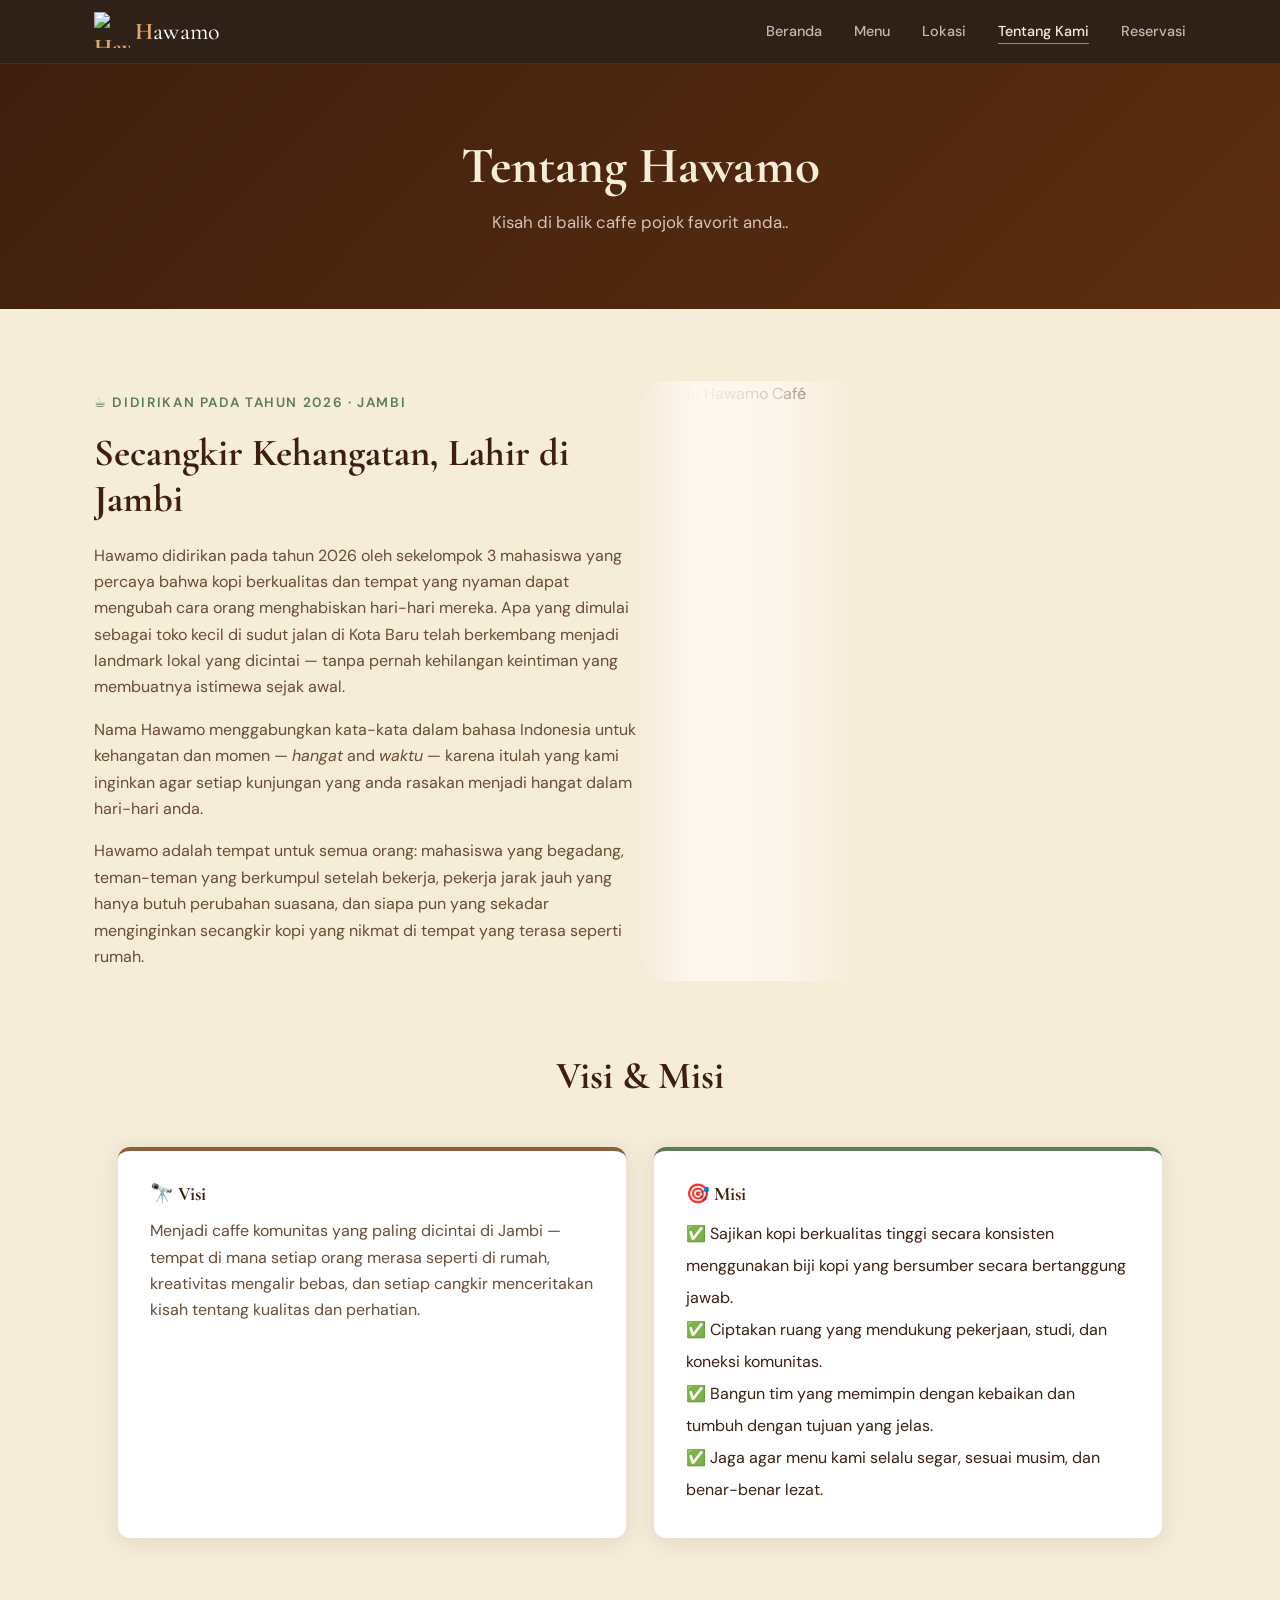
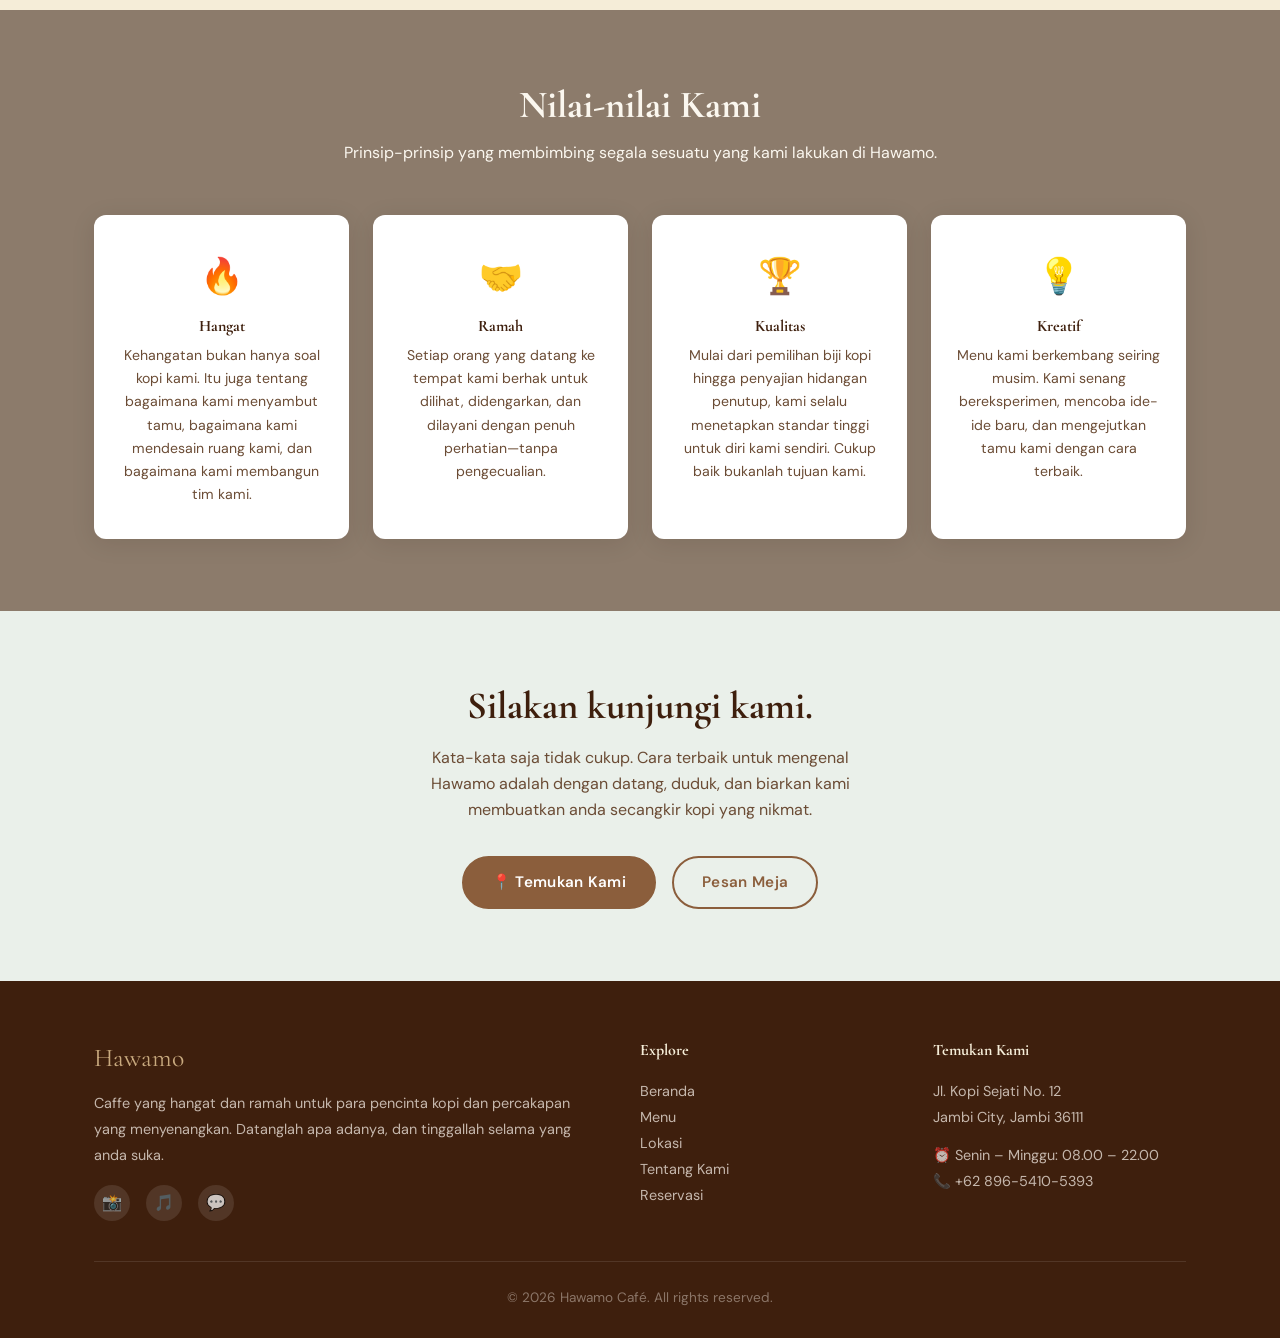
==== commit 4258d02e: "ganti warna font" ====
--- a/about.html
+++ b/about.html
@@ -97,8 +97,8 @@
   <!-- OUR VALUES -->
   <section class="section" style="background: var(--warm-gray);">
     <div class="container">
-      <h2 class="section-title reveal">Nilai-nilai Kami</h2>
-      <p class="section-subtitle reveal">Prinsip-prinsip yang membimbing segala sesuatu yang kami lakukan di Hawamo.</p>
+      <h2 class="title-nilai">Nilai-nilai Kami</h2>
+      <p class="title-nilai">Prinsip-prinsip yang membimbing segala sesuatu yang kami lakukan di Hawamo.</p>
 
       <div class="values-grid">
         <div class="value-card reveal">
--- a/style.css
+++ b/style.css
@@ -139,13 +139,17 @@
 .section-title {
   text-align: center;
   margin-bottom: 12px;
-  color: var(--ivory);
 }
 .section-subtitle {
   text-align: center;
-  color: var(--ivory);
+  color: var(--brown-deep);
   margin-bottom: 48px;
   font-size: 1rem;
+}
+.title-nilai{
+  text-align: center;
+  margin-bottom: 12px;
+  color: var(--ivory);
 }
 
 /* ===========================
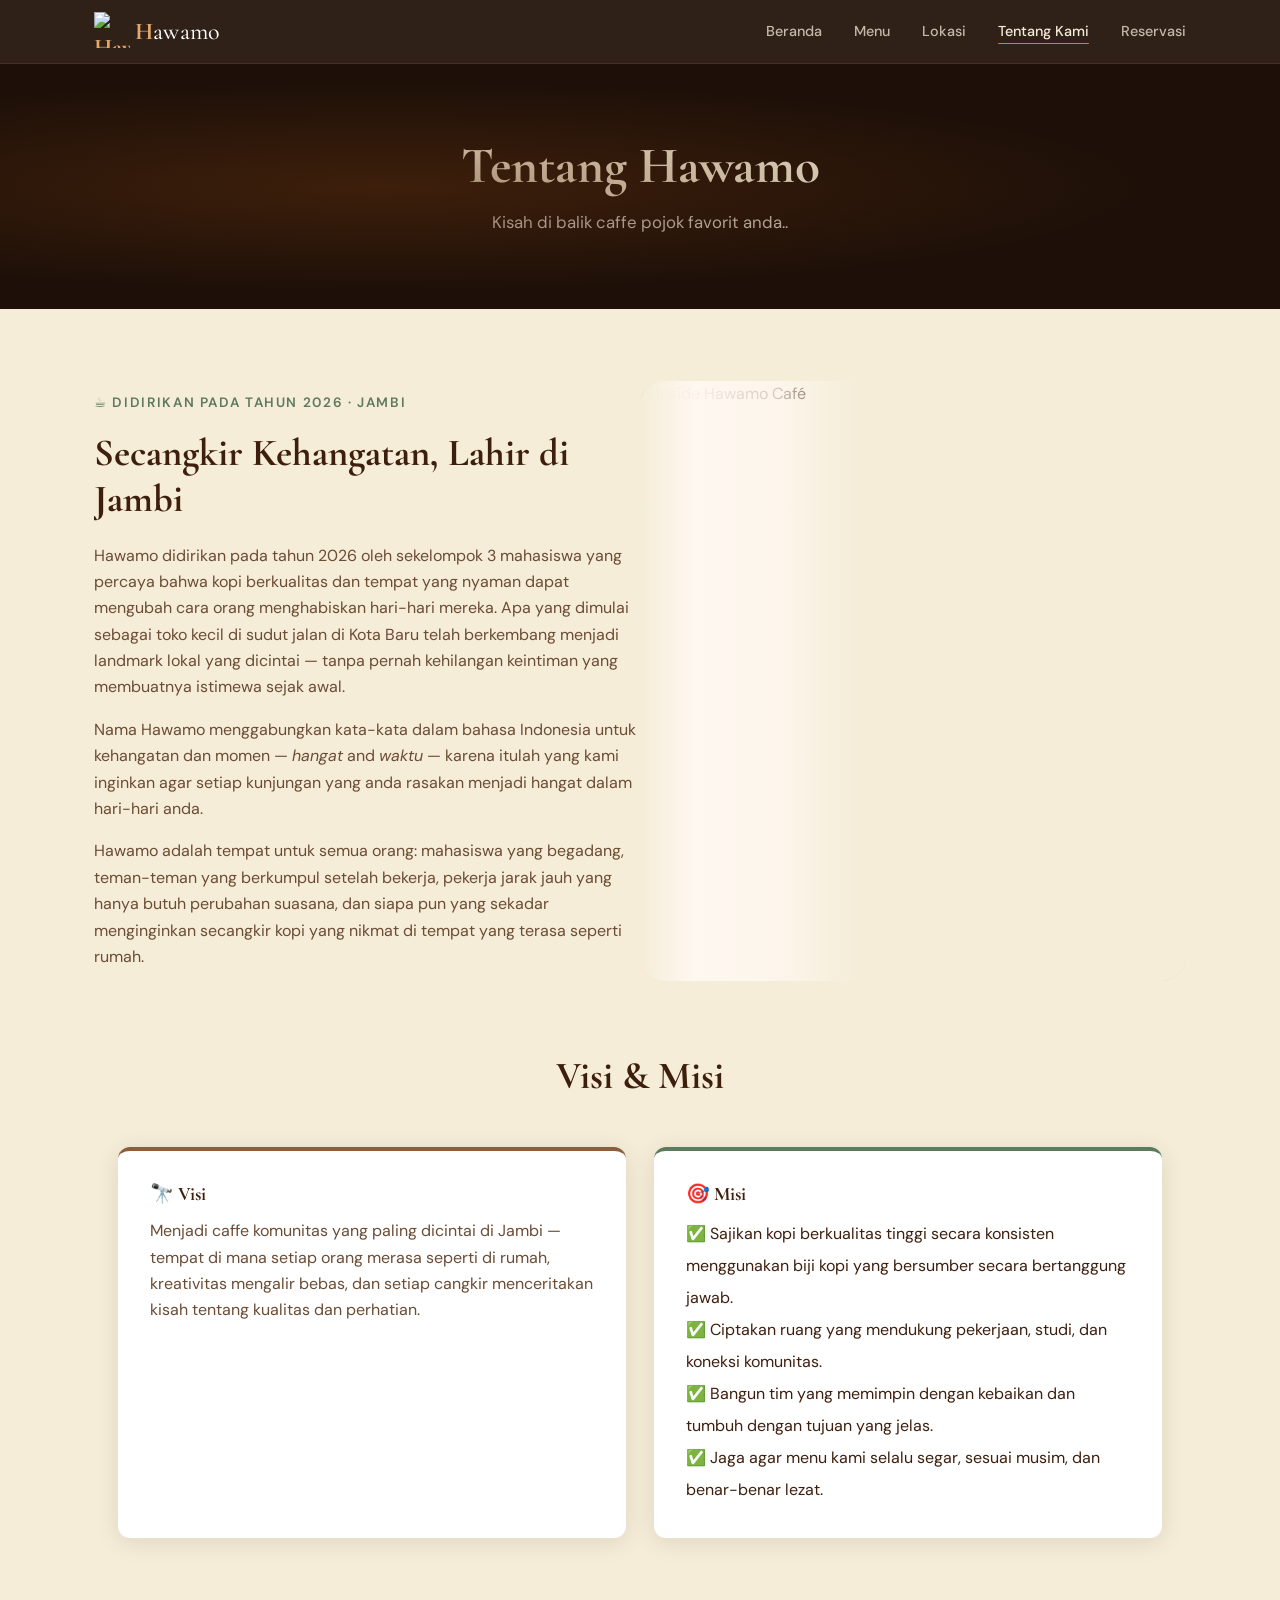
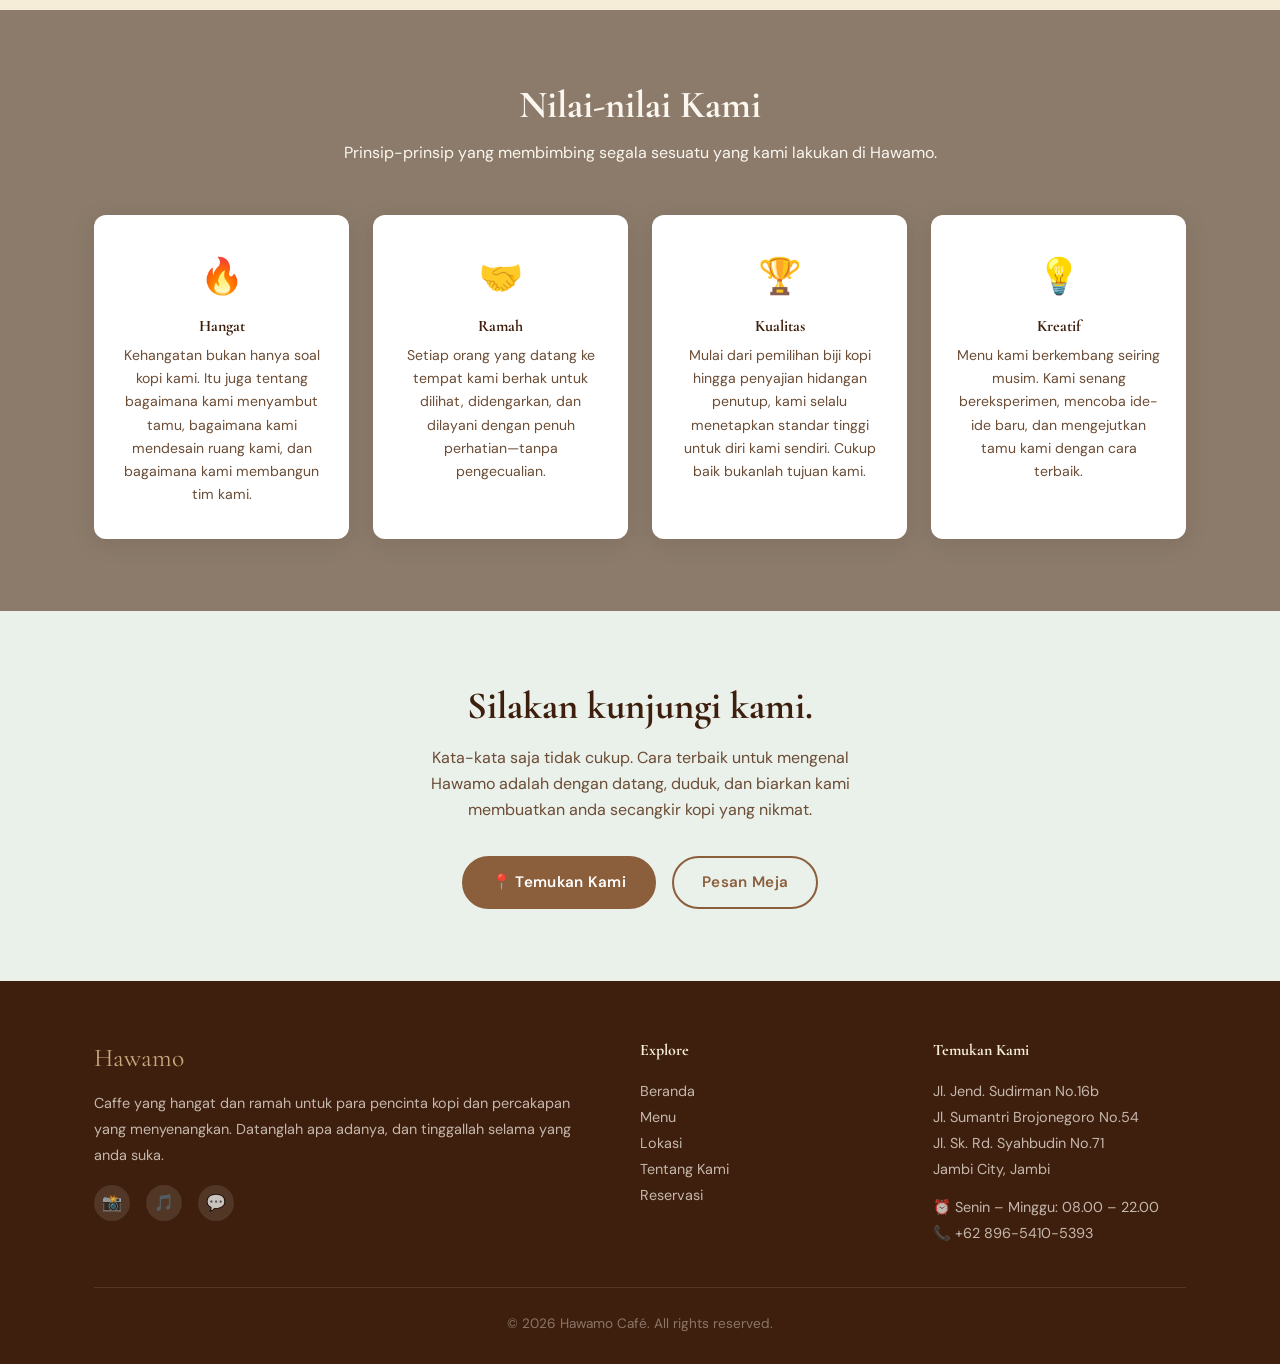
==== commit 7599ad21: "Ubah alamat footer" ====
--- a/about.html
+++ b/about.html
@@ -164,7 +164,7 @@
         </div>
         <div>
           <h4>Temukan Kami</h4>
-          <p>Jl. Kopi Sejati No. 12<br/>Jambi City, Jambi 36111</p>
+          <p>Jl. Jend. Sudirman No.16b<br>Jl. Sumantri Brojonegoro No.54<br>Jl. Sk. Rd. Syahbudin No.71<br/>Jambi City, Jambi</p>
           <p style="margin-top:12px;">⏰ Senin – Minggu: 08.00 – 22.00</p>
           <p>📞 +62 896-5410-5393</p>
         </div>
--- a/style.css
+++ b/style.css
@@ -466,10 +466,20 @@
    PAGE HEADER (inner pages)
    =========================== */
 .page-header {
-  background: linear-gradient(135deg, var(--espresso) 0%, #5C2E10 100%);
+  position: relative;
+  background-color: var(--brown-deep);
   color: var(--cream);
   text-align: center;
   padding: 72px 24px;
+}
+.page-header::before{
+  content: '';
+  position: absolute;
+  inset: 0;
+  background: radial-gradient(ellipse at 30% 50%,
+    rgba(92, 46, 14, 0.5) 0%,
+    transparent 60%);
+  pointer-events: none;
 }
 .page-header h1 { color: var(--cream); margin-bottom: 12px; }
 .page-header p  { color: rgba(255,248,241,0.75); font-size: 1.05rem; }
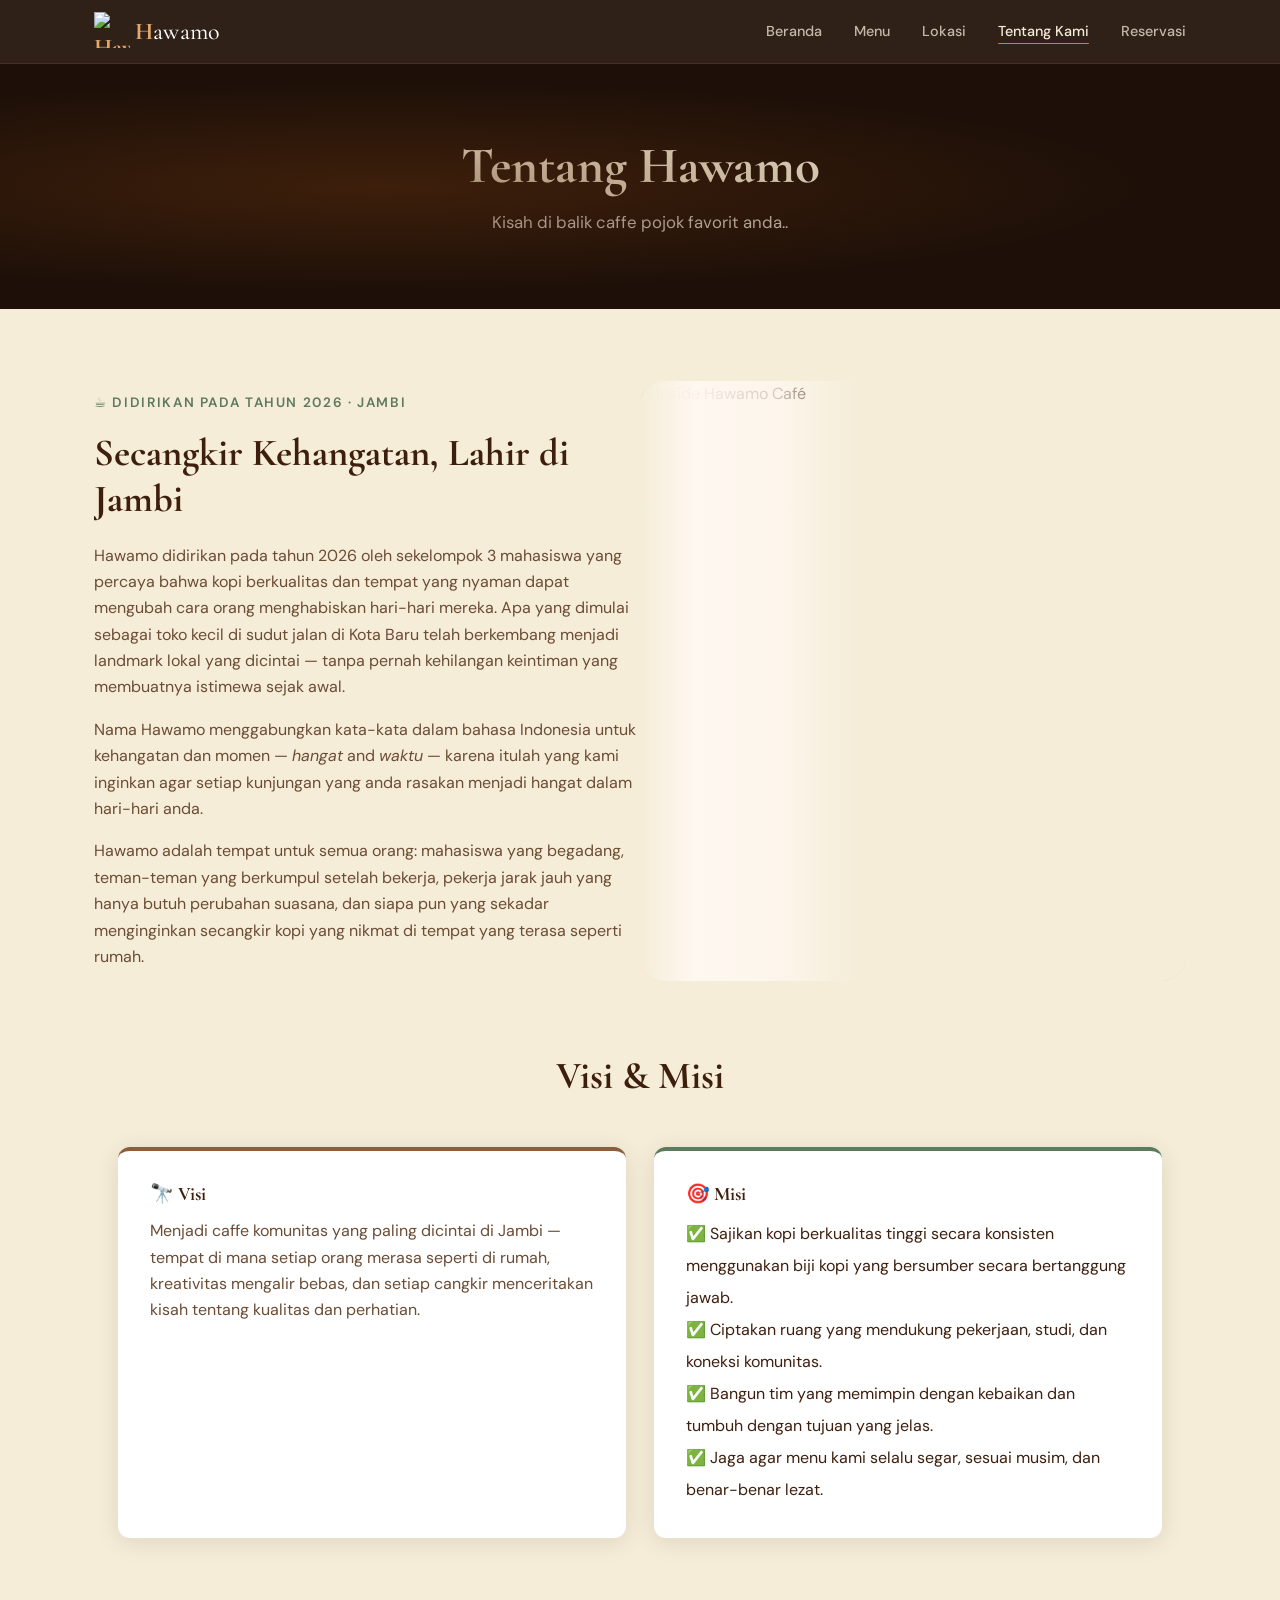
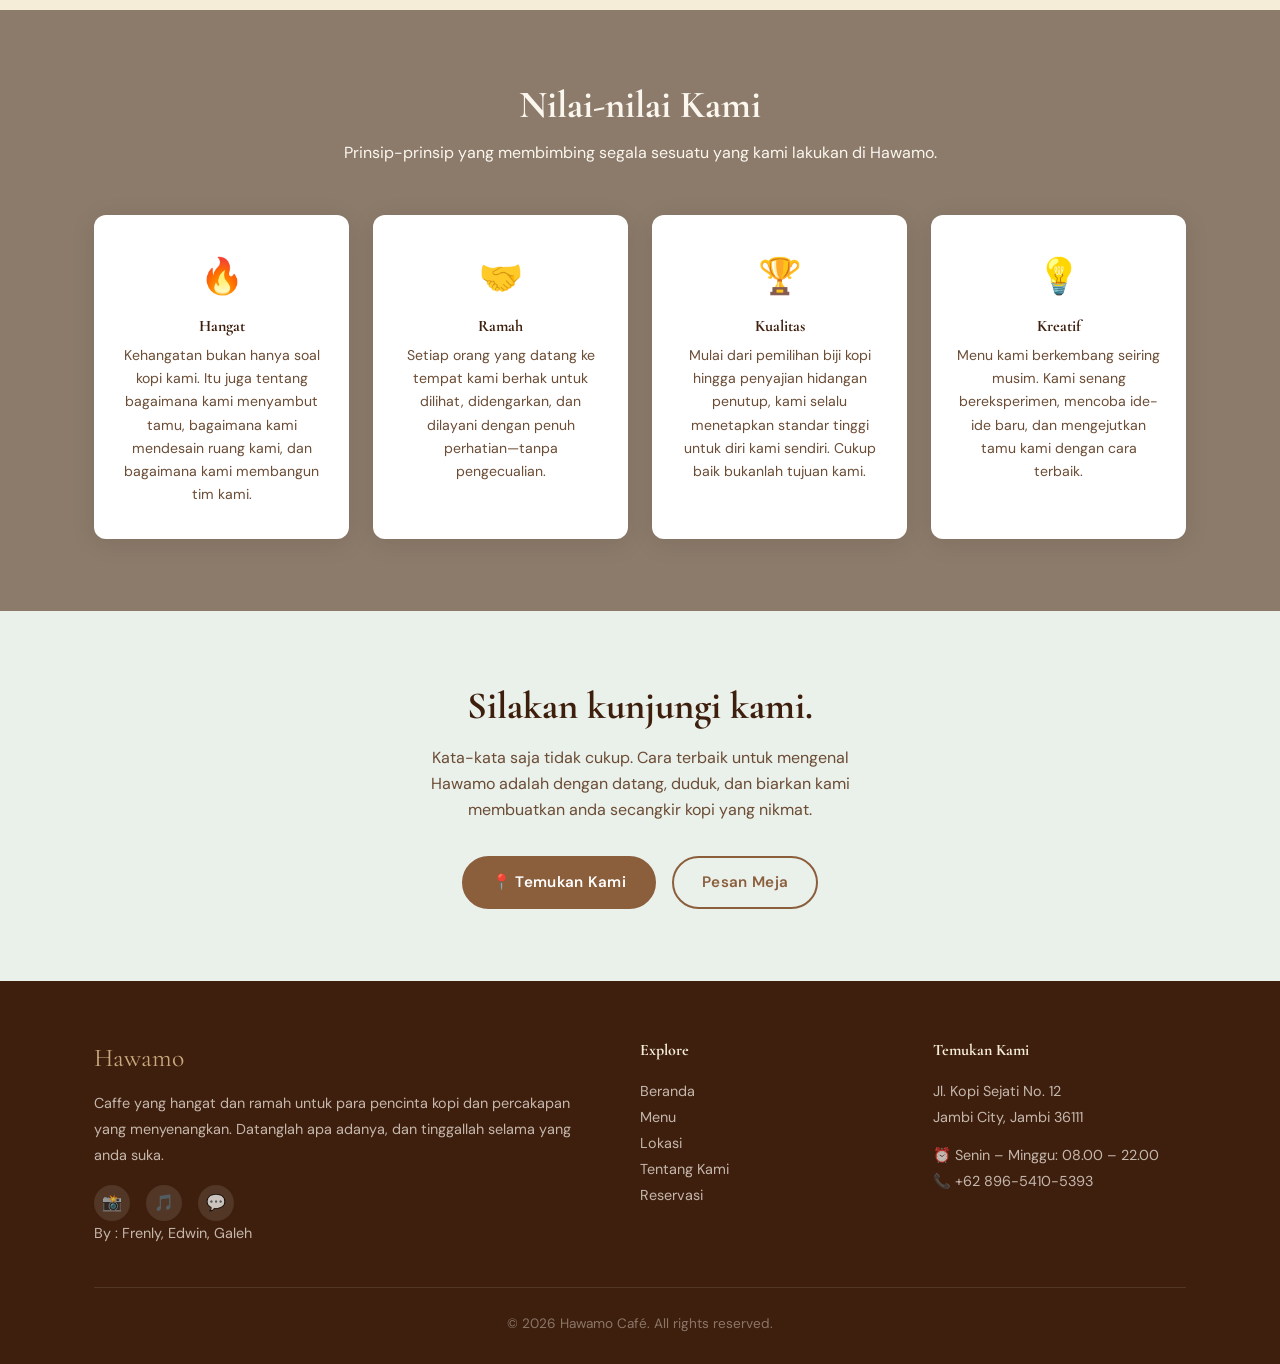
==== commit f08808c4: "kasih identitas di footer" ====
--- a/about.html
+++ b/about.html
@@ -151,6 +151,7 @@
             <a href="#" aria-label="TikTok">🎵</a>
             <a href="#" aria-label="WhatsApp">💬</a>
           </div>
+          <p>By : Frenly, Edwin, Galeh</p>
         </div>
         <div>
           <h4>Explore</h4>
@@ -164,7 +165,7 @@
         </div>
         <div>
           <h4>Temukan Kami</h4>
-          <p>Jl. Jend. Sudirman No.16b<br>Jl. Sumantri Brojonegoro No.54<br>Jl. Sk. Rd. Syahbudin No.71<br/>Jambi City, Jambi</p>
+          <p>Jl. Kopi Sejati No. 12<br/>Jambi City, Jambi 36111</p>
           <p style="margin-top:12px;">⏰ Senin – Minggu: 08.00 – 22.00</p>
           <p>📞 +62 896-5410-5393</p>
         </div>
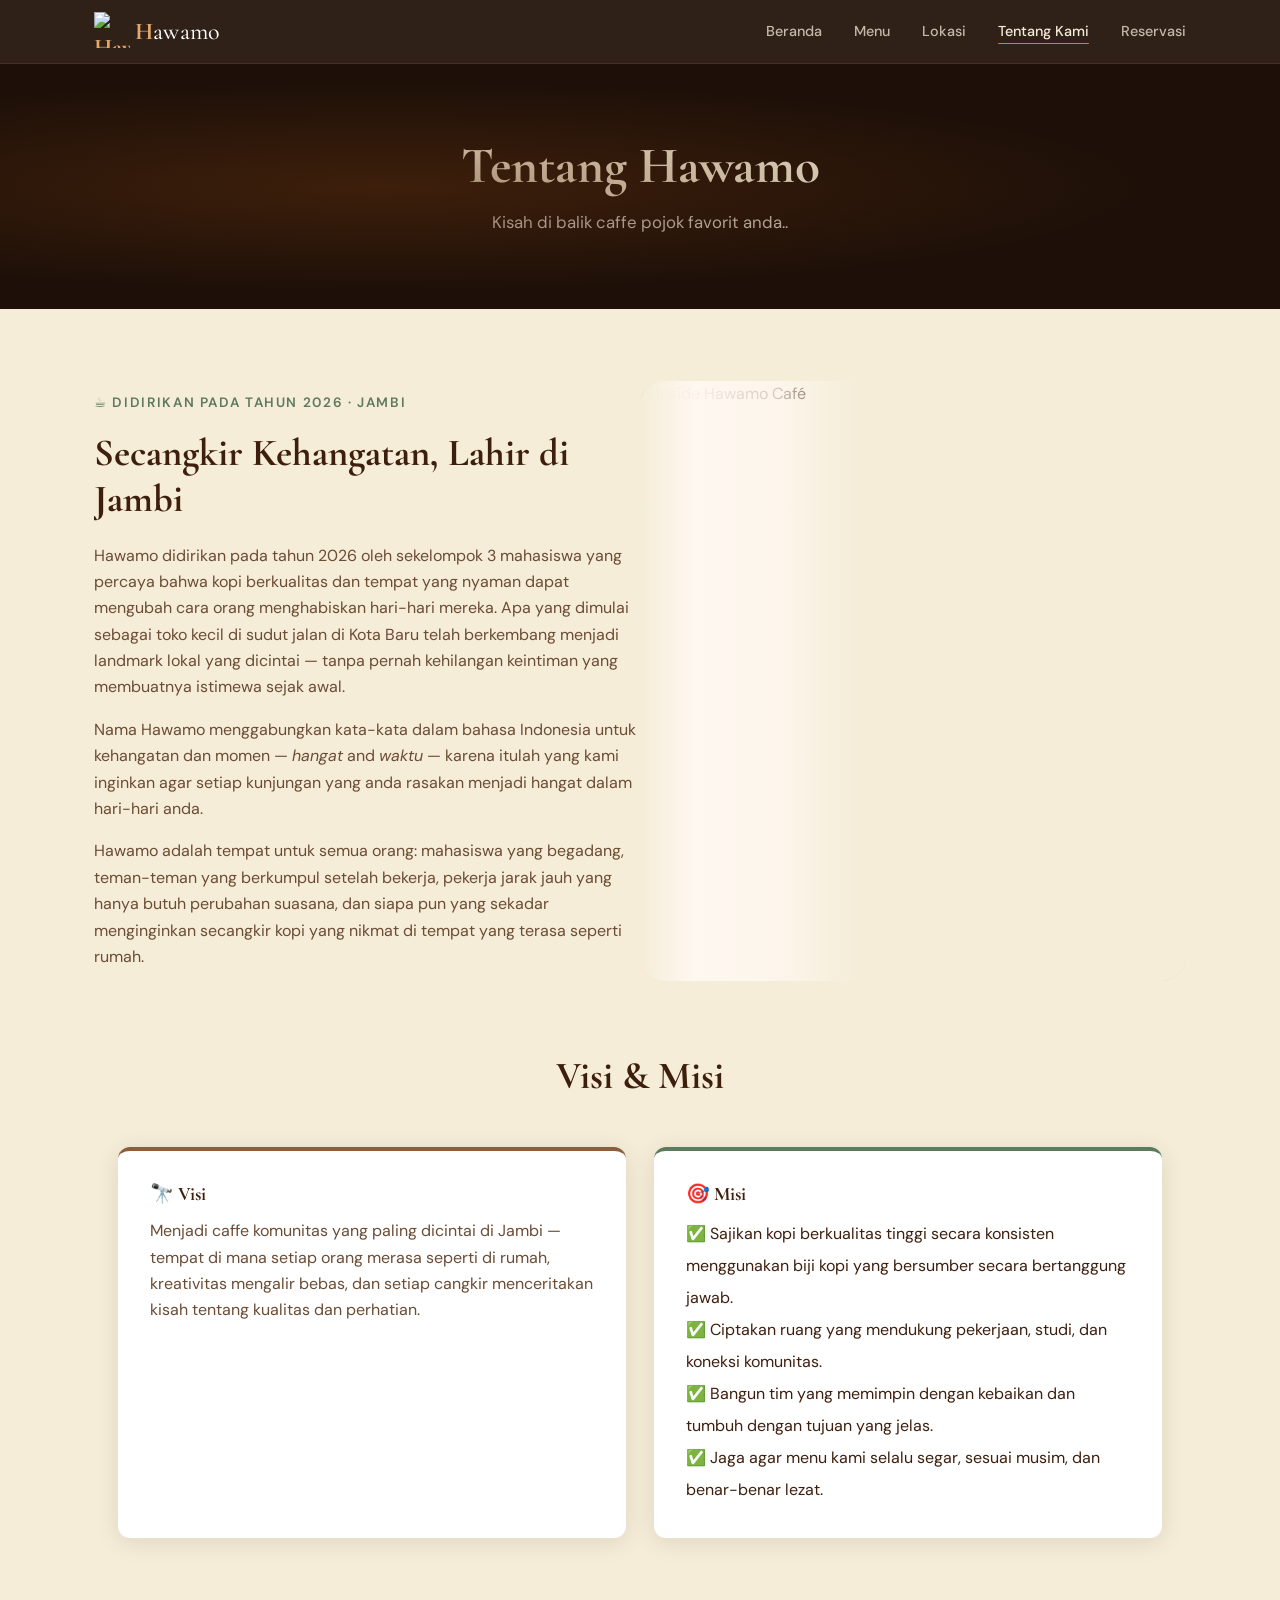
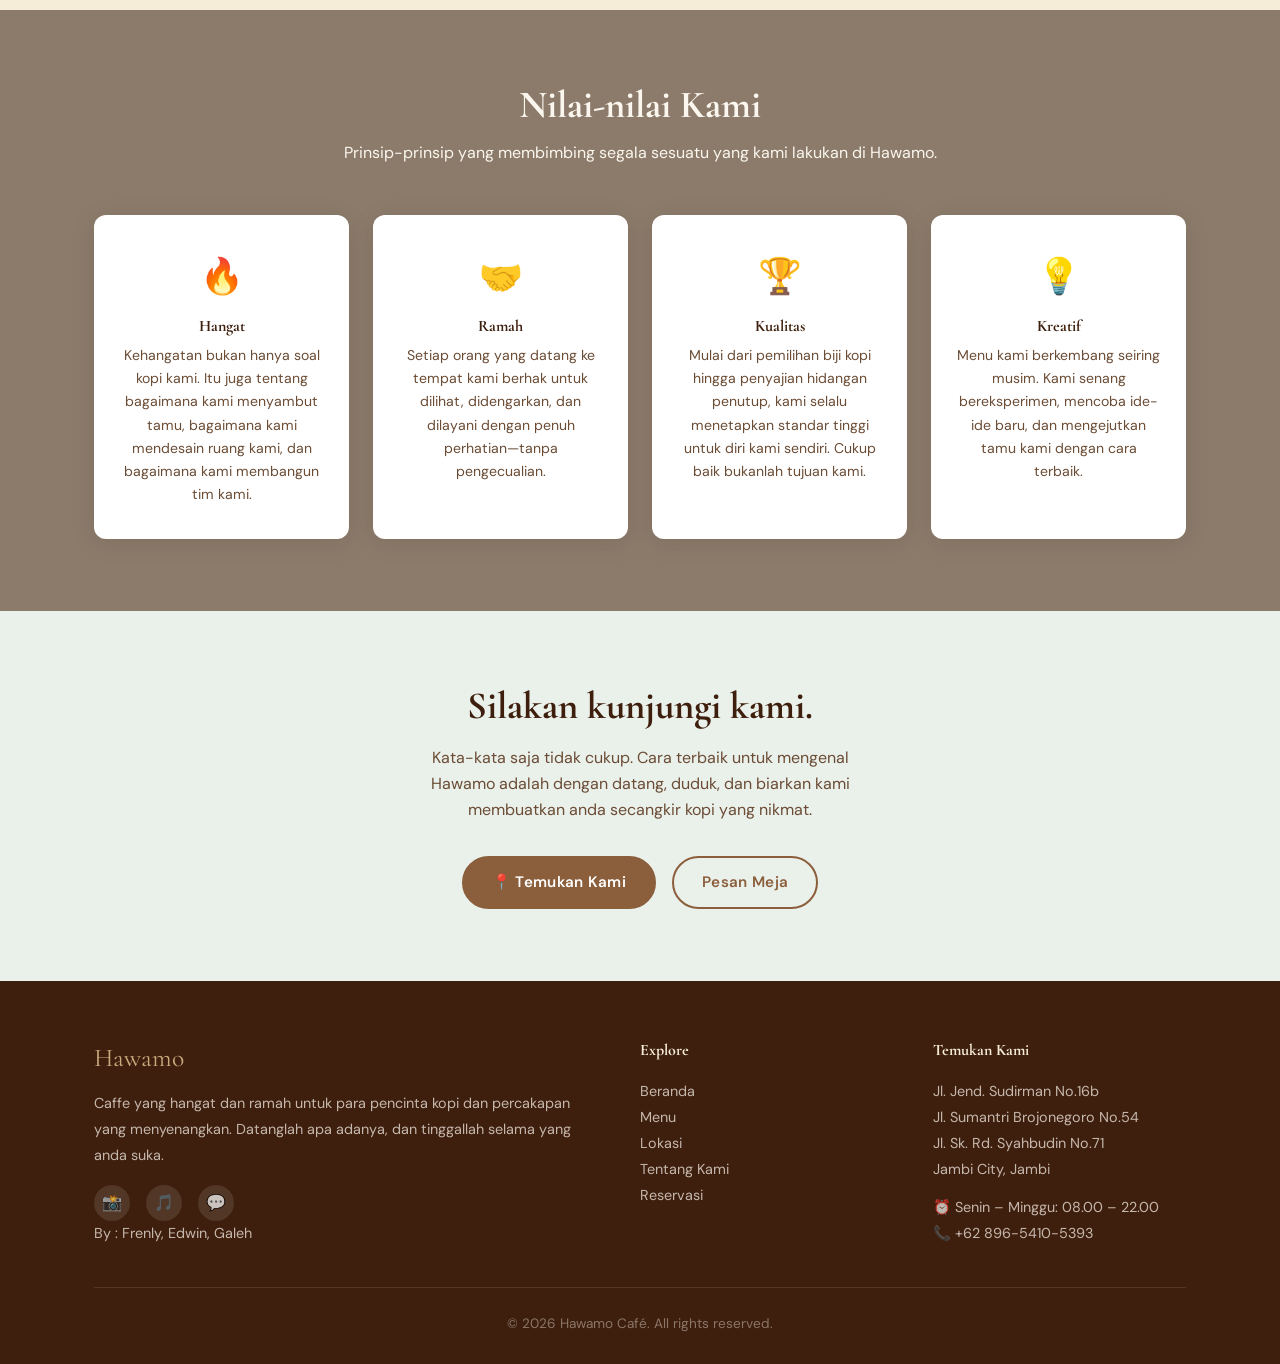
==== commit 8ef9e276: "Merge branch 'main' of https://github.com/TemanLy/Hawamo-Web_Project" ====
--- a/about.html
+++ b/about.html
@@ -165,7 +165,7 @@
         </div>
         <div>
           <h4>Temukan Kami</h4>
-          <p>Jl. Kopi Sejati No. 12<br/>Jambi City, Jambi 36111</p>
+          <p>Jl. Jend. Sudirman No.16b<br>Jl. Sumantri Brojonegoro No.54<br>Jl. Sk. Rd. Syahbudin No.71<br/>Jambi City, Jambi</p>
           <p style="margin-top:12px;">⏰ Senin – Minggu: 08.00 – 22.00</p>
           <p>📞 +62 896-5410-5393</p>
         </div>
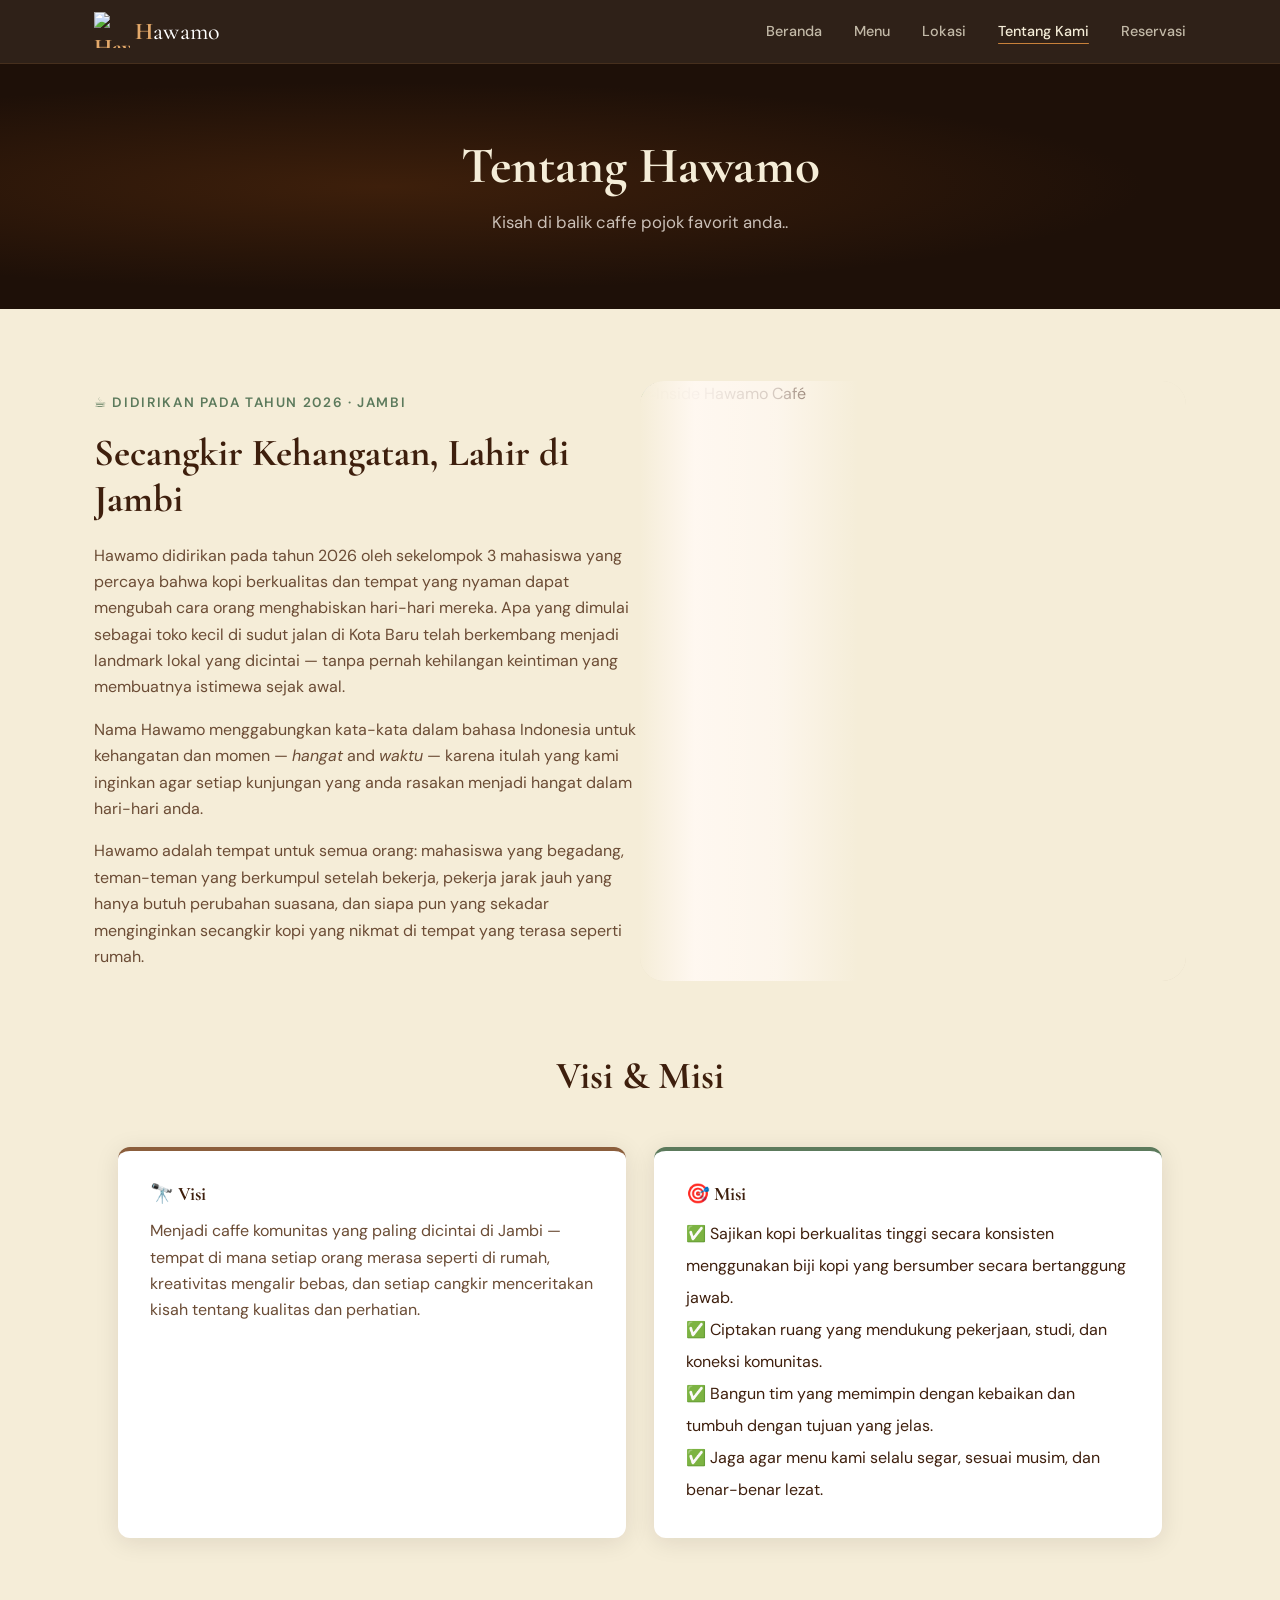
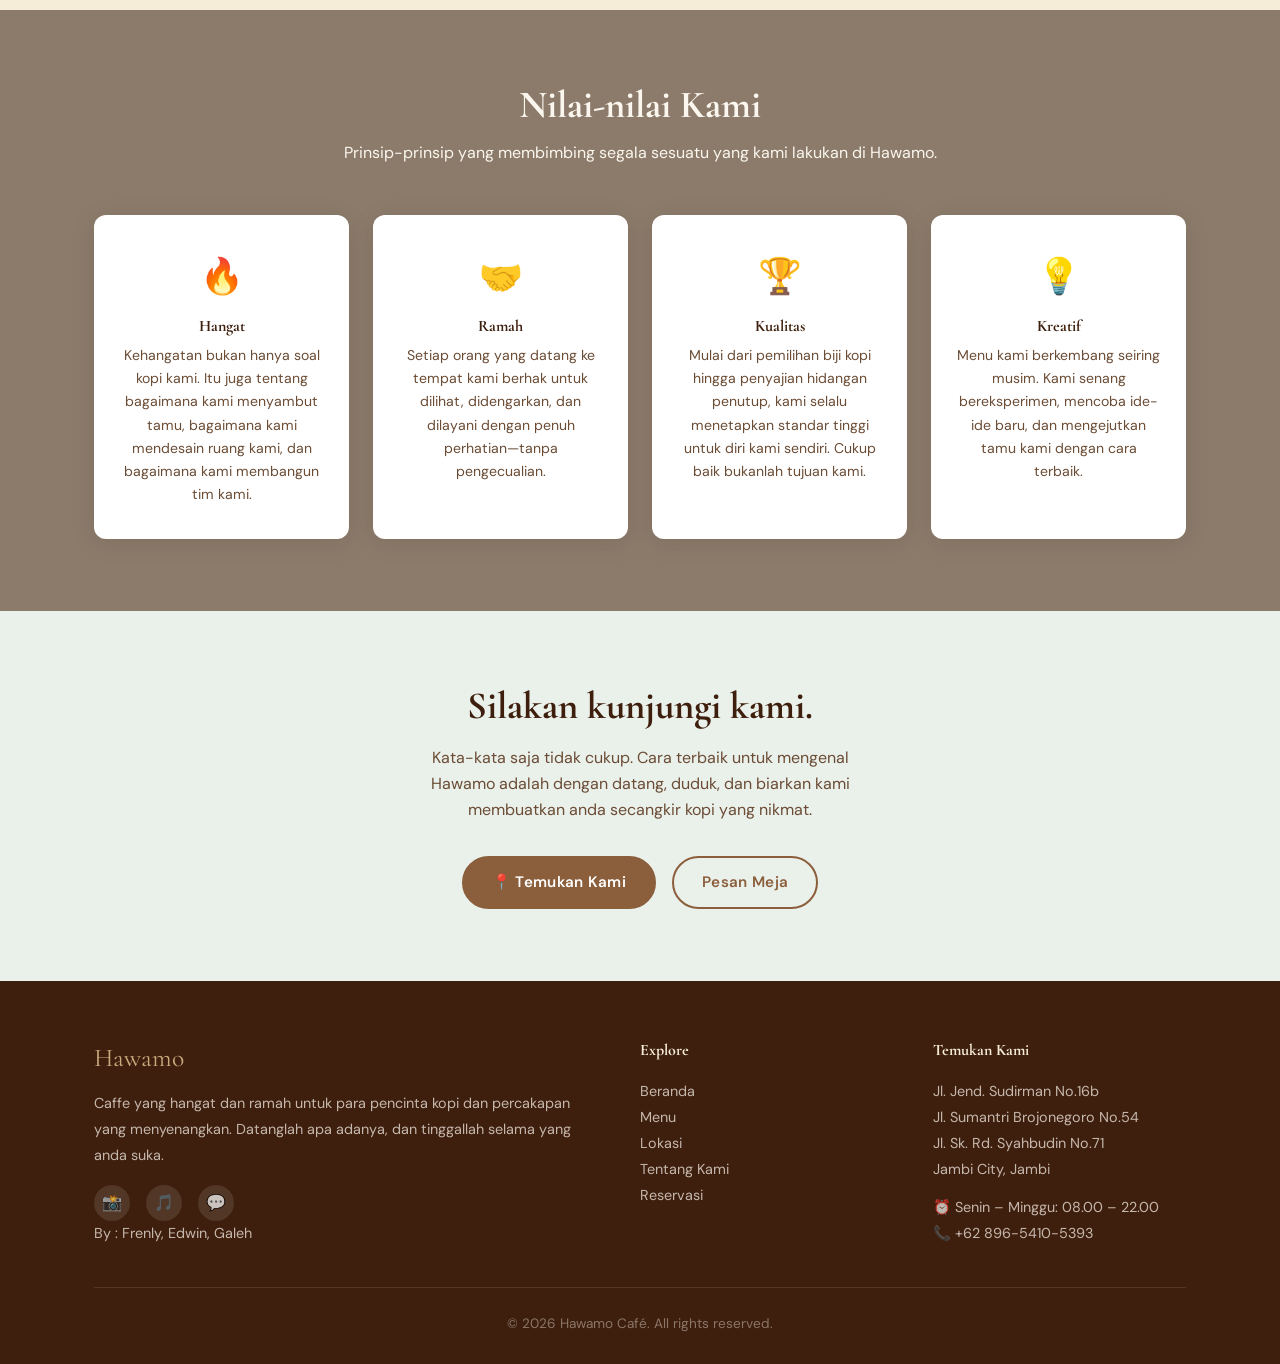
==== commit b545f691: "Fix-Error-NavlinksActive" ====
--- a/about.html
+++ b/about.html
@@ -22,7 +22,7 @@
         <li><a href="index.html">Beranda</a></li>
         <li><a href="menu.html">Menu</a></li>
         <li><a href="location.html">Lokasi</a></li>
-        <li><a href="about.html">Tentang Kami</a></li>
+        <li><a href="about.html" class="active">Tentang Kami</a></li>
         <li><a href="reservations.html">Reservasi</a></li>
       </ul>
       <button class="nav-toggle" aria-label="Toggle navigation">
--- a/style.css
+++ b/style.css
@@ -471,19 +471,65 @@
   color: var(--cream);
   text-align: center;
   padding: 72px 24px;
-}
-.page-header::before{
-  content: '';
+  overflow: hidden;
+}
+
+.page-header::before {
+  content: "";
   position: absolute;
   inset: 0;
-  background: radial-gradient(ellipse at 30% 50%,
+  background: radial-gradient(
+    ellipse at 30% 50%,
     rgba(92, 46, 14, 0.5) 0%,
-    transparent 60%);
+    transparent 60%
+  );
   pointer-events: none;
-}
-.page-header h1 { color: var(--cream); margin-bottom: 12px; }
-.page-header p  { color: rgba(255,248,241,0.75); font-size: 1.05rem; }
-
+  z-index: 0;
+}
+
+.page-header::after {
+  content: "";
+  position: absolute;
+  left: 40px;
+  top: 50%;
+  width: 360px;
+  height: 360px;
+  background-image: url("assets/Logo menyamping.png");
+  background-repeat: no-repeat;
+  background-size: 360px auto;
+  background-position:left 40px center;
+  transform: translateY(-50%) translateX(-24px);
+  opacity: 0;
+  animation: logoFadeIn 1.5s ease forwards;
+  pointer-events: none;
+  z-index: 1;
+}
+
+.page-header h1 {
+  position: relative;
+  z-index: 2;
+  color: var(--cream);
+  margin-bottom: 12px;
+}
+
+.page-header p {
+  position: relative;
+  z-index: 2;
+  color: rgba(255, 248, 241, 0.75);
+  font-size: 1.05rem;
+}
+
+@keyframes logoFadeIn {
+  from {
+    opacity: 0;
+    transform: translateY(-50%) translateX(-24px);
+  }
+
+  to {
+    opacity: 0.25;
+    transform: translateY(-50%) translateX(0);
+  }
+}
 /* ===========================
    MENU PAGE
    =========================== */
